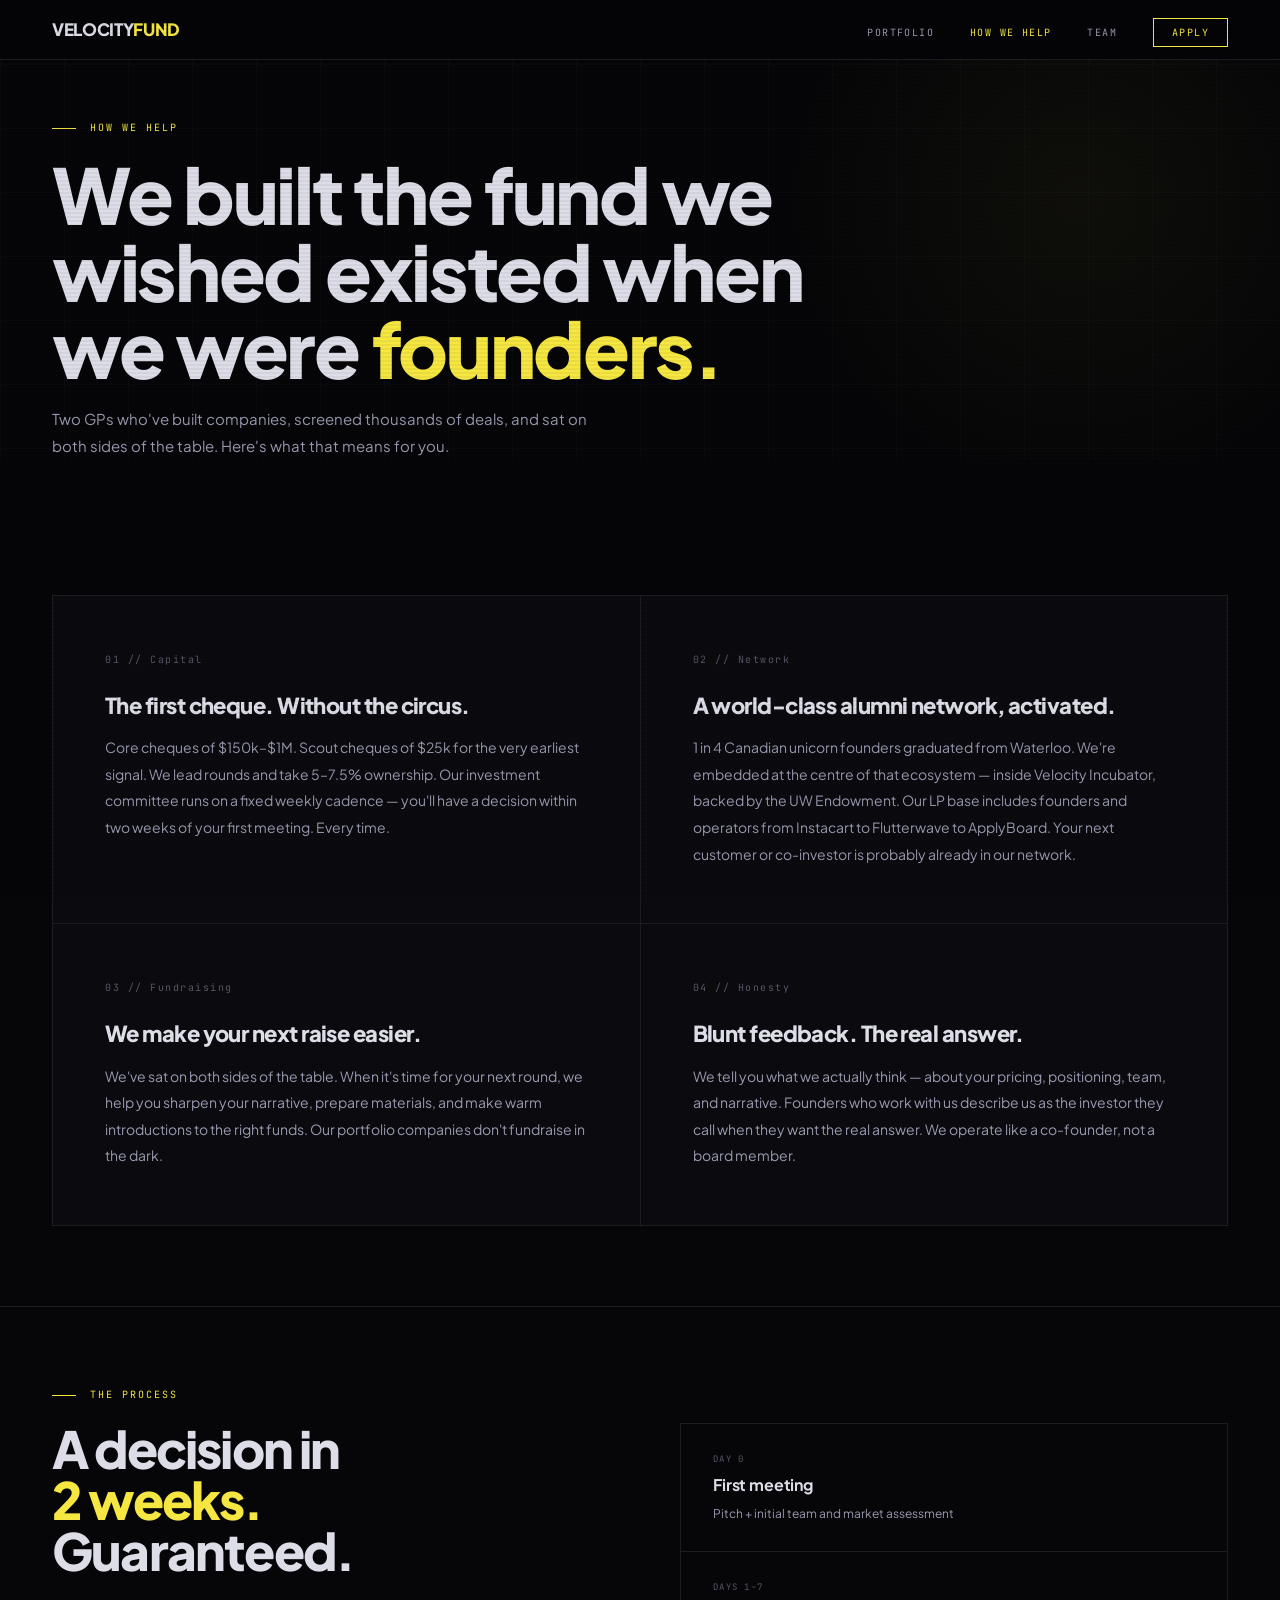
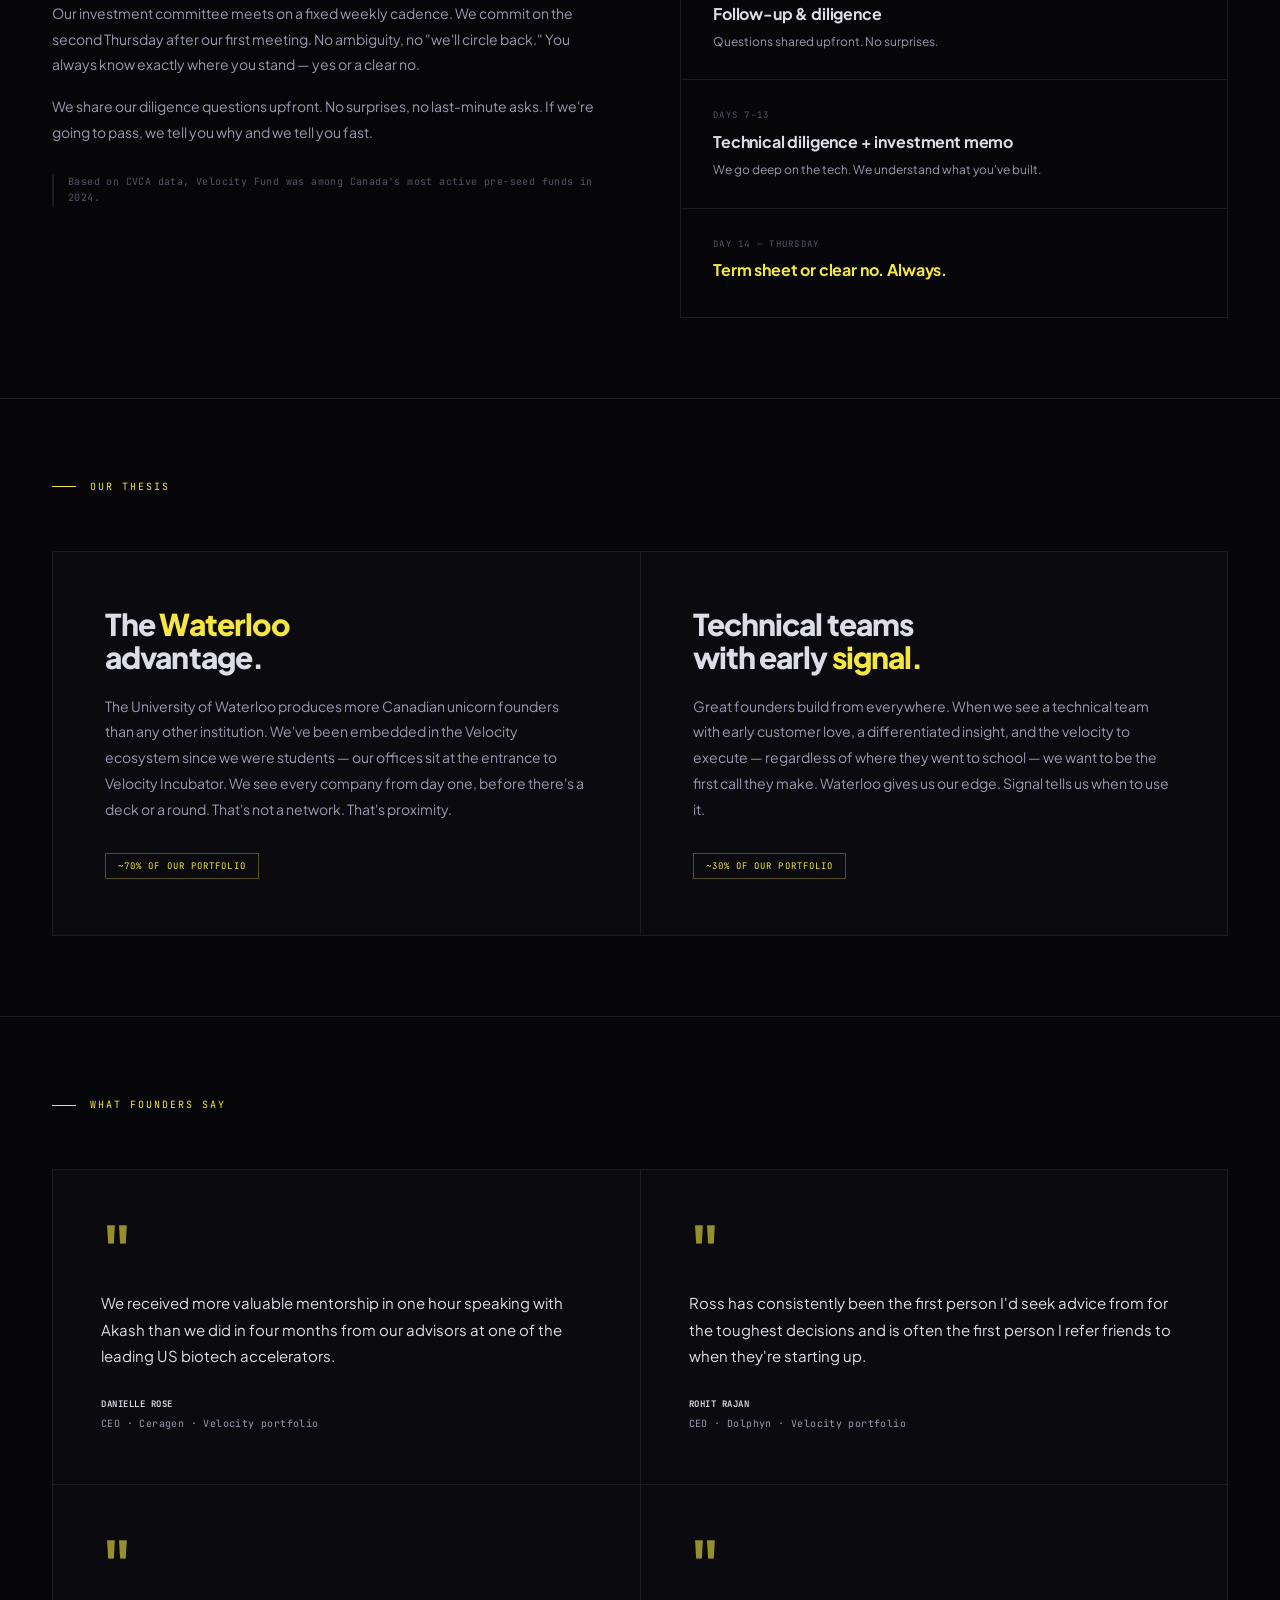
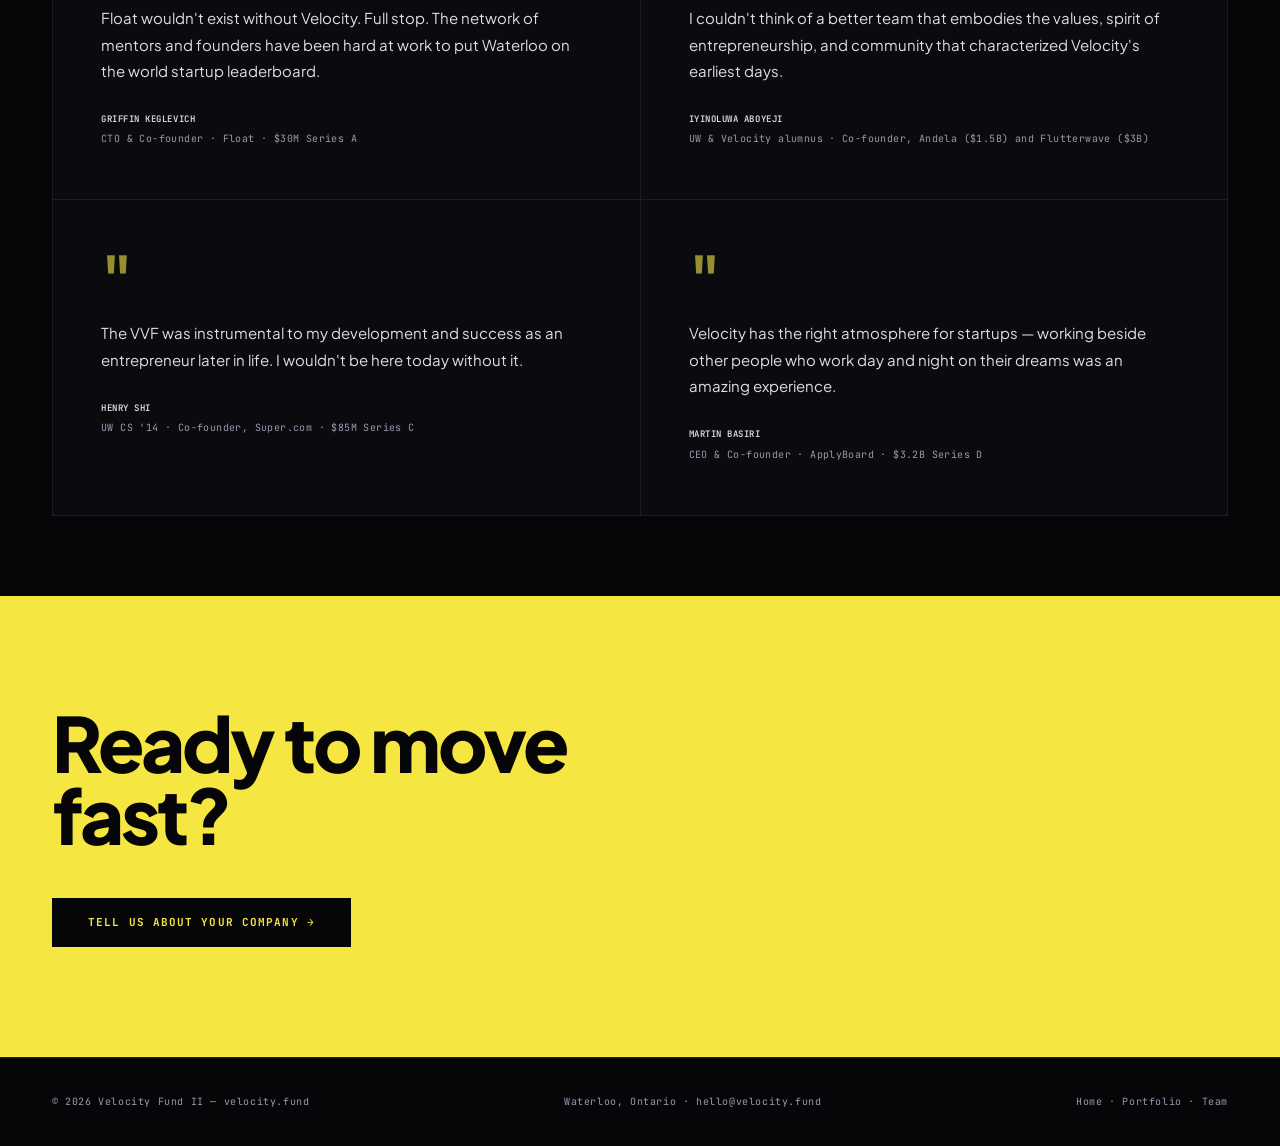
==== how-we-help.html @ 0e0b0b93 "some changes" ====
<!DOCTYPE html>
<html lang="en">
<head>
  <meta charset="UTF-8">
  <meta http-equiv="Cache-Control" content="no-cache, no-store, must-revalidate">
  <meta http-equiv="Pragma" content="no-cache">
  <meta http-equiv="Expires" content="0">
  <meta name="viewport" content="width=device-width, initial-scale=1.0">
  <title>How We Help — Velocity Fund</title>
  <meta name="description" content="Capital, network, fundraising support, and honest feedback. We built the fund we wished existed when we were founders.">
  <link rel="preconnect" href="https://fonts.googleapis.com">
  <link href="https://fonts.googleapis.com/css2?family=JetBrains+Mono:wght@300;400;500;600;700&family=Plus+Jakarta+Sans:ital,wght@0,300;0,400;0,500;0,600;0,700;0,800;1,400&display=swap" rel="stylesheet">
  <link rel="stylesheet" href="assets/css/main.css">
  <link rel="stylesheet" href="assets/css/interior.css">
</head>
<body>

<nav>
  <a href="index.html" class="nav-logo">Velocity<span>Fund</span></a>
  <ul>
    <li><a href="portfolio.html">Portfolio</a></li>
    <li><a href="how-we-help.html" class="active">How We Help</a></li>
    <li><a href="team.html">Team</a></li>
    <li><a href="mailto:akash@velocity.fund,ross@velocity.fund,andrew@velocity.fund?subject=application%20from%20website&body=Send%20us%20a%20blurb%20about%20what%20your%20company%20does%2C%20who%20the%20founders%20are%2C%20why%20you%20want%20to%20work%20with%20us%2C%20and%20attach%20your%20deck.%20We%20look%20forward%20to%20hearing%20from%20you." class="nav-cta apply-mailto">Apply</a></li>
  </ul>
</nav>

<!-- PAGE HEADER -->
<div class="page-header">
  <div class="page-header-grid"></div>
  <div class="page-header-glow"></div>
  <div class="section-label">How We Help</div>
  <h1>We built the fund we<br>wished existed when<br>we were <em>founders.</em></h1>
  <p>Two GPs who've built companies, screened thousands of deals, and sat on both sides of the table. Here's what that means for you.</p>
</div>

<!-- PILLARS -->
<section>
  <div class="help-grid reveal">
    <div class="help-card">
      <div class="help-num">01 // Capital</div>
      <div class="help-title">The first cheque. Without the circus.</div>
      <div class="help-body">Core cheques of $150k–$1M. Scout cheques of $25k for the very earliest signal. We lead rounds and take 5–7.5% ownership. Our investment committee runs on a fixed weekly cadence — you'll have a decision within two weeks of your first meeting. Every time.</div>
    </div>
    <div class="help-card">
      <div class="help-num">02 // Network</div>
      <div class="help-title">A world-class alumni network, activated.</div>
      <div class="help-body">1 in 4 Canadian unicorn founders graduated from Waterloo. We're embedded at the centre of that ecosystem — inside Velocity Incubator, backed by the UW Endowment. Our LP base includes founders and operators from Instacart to Flutterwave to ApplyBoard. Your next customer or co-investor is probably already in our network.</div>
    </div>
    <div class="help-card">
      <div class="help-num">03 // Fundraising</div>
      <div class="help-title">We make your next raise easier.</div>
      <div class="help-body">We've sat on both sides of the table. When it's time for your next round, we help you sharpen your narrative, prepare materials, and make warm introductions to the right funds. Our portfolio companies don't fundraise in the dark.</div>
    </div>
    <div class="help-card">
      <div class="help-num">04 // Honesty</div>
      <div class="help-title">Blunt feedback. The real answer.</div>
      <div class="help-body">We tell you what we actually think — about your pricing, positioning, team, and narrative. Founders who work with us describe us as the investor they call when they want the real answer. We operate like a co-founder, not a board member.</div>
    </div>
  </div>
</section>

<!-- PROCESS -->
<section class="process-section">
  <div class="section-label">The Process</div>
  <div class="process-inner reveal">
    <div class="process-left">
      <h2>A decision in<br><em>2 weeks.</em><br>Guaranteed.</h2>
      <p>Our investment committee meets on a fixed weekly cadence. We commit on the second Thursday after our first meeting. No ambiguity, no "we'll circle back." You always know exactly where you stand — yes or a clear no.</p>
      <p>We share our diligence questions upfront. No surprises, no last-minute asks. If we're going to pass, we tell you why and we tell you fast.</p>
      <div class="process-note">Based on CVCA data, Velocity Fund was among Canada's most active pre-seed funds in 2024.</div>
    </div>
    <div class="timeline">
      <div class="timeline-item">
        <div class="t-day">Day 0</div>
        <div class="t-label">First meeting</div>
        <div class="t-note">Pitch + initial team and market assessment</div>
      </div>
      <div class="timeline-item">
        <div class="t-day">Days 1–7</div>
        <div class="t-label">Follow-up &amp; diligence</div>
        <div class="t-note">Questions shared upfront. No surprises.</div>
      </div>
      <div class="timeline-item">
        <div class="t-day">Days 7–13</div>
        <div class="t-label">Technical diligence + investment memo</div>
        <div class="t-note">We go deep on the tech. We understand what you've built.</div>
      </div>
      <div class="timeline-item">
        <div class="t-day">Day 14 — Thursday</div>
        <div class="t-label final">Term sheet or clear no. Always.</div>
      </div>
    </div>
  </div>
</section>

<!-- THESIS -->
<section class="thesis-section">
  <div class="section-label">Our Thesis</div>
  <div class="thesis-split reveal">
    <div class="thesis-panel">
      <h3>The <em>Waterloo</em><br>advantage.</h3>
      <p>The University of Waterloo produces more Canadian unicorn founders than any other institution. We've been embedded in the Velocity ecosystem since we were students — our offices sit at the entrance to Velocity Incubator. We see every company from day one, before there's a deck or a round. That's not a network. That's proximity.</p>
      <span class="thesis-tag">~70% of our portfolio</span>
    </div>
    <div class="thesis-panel">
      <h3>Technical teams<br>with early <em>signal.</em></h3>
      <p>Great founders build from everywhere. When we see a technical team with early customer love, a differentiated insight, and the velocity to execute — regardless of where they went to school — we want to be the first call they make. Waterloo gives us our edge. Signal tells us when to use it.</p>
      <span class="thesis-tag">~30% of our portfolio</span>
    </div>
  </div>
</section>

<!-- TESTIMONIALS -->
<section style="border-top: 1px solid var(--border);">
  <div class="section-label">What Founders Say</div>
  <div class="testimonials-grid reveal">
    <div class="testimonial-card">
      <div class="quote-mark">"</div>
      <div class="quote-text">We received more valuable mentorship in one hour speaking with Akash than we did in four months from our advisors at one of the leading US biotech accelerators.</div>
      <div class="quote-attr"><strong>Danielle Rose</strong>CEO · Ceragen · Velocity portfolio</div>
    </div>
    <div class="testimonial-card">
      <div class="quote-mark">"</div>
      <div class="quote-text">Ross has consistently been the first person I'd seek advice from for the toughest decisions and is often the first person I refer friends to when they're starting up.</div>
      <div class="quote-attr"><strong>Rohit Rajan</strong>CEO · Dolphyn · Velocity portfolio</div>
    </div>
    <div class="testimonial-card">
      <div class="quote-mark">"</div>
      <div class="quote-text">Float wouldn't exist without Velocity. Full stop. The network of mentors and founders have been hard at work to put Waterloo on the world startup leaderboard.</div>
      <div class="quote-attr"><strong>Griffin Keglevich</strong>CTO &amp; Co-founder · Float · $30M Series A</div>
    </div>
    <div class="testimonial-card">
      <div class="quote-mark">"</div>
      <div class="quote-text">I couldn't think of a better team that embodies the values, spirit of entrepreneurship, and community that characterized Velocity's earliest days.</div>
      <div class="quote-attr"><strong>Iyinoluwa Aboyeji</strong>UW &amp; Velocity alumnus · Co-founder, Andela ($1.5B) and Flutterwave ($3B)</div>
    </div>
    <div class="testimonial-card">
      <div class="quote-mark">"</div>
      <div class="quote-text">The VVF was instrumental to my development and success as an entrepreneur later in life. I wouldn't be here today without it.</div>
      <div class="quote-attr"><strong>Henry Shi</strong>UW CS '14 · Co-founder, Super.com · $85M Series C</div>
    </div>
    <div class="testimonial-card">
      <div class="quote-mark">"</div>
      <div class="quote-text">Velocity has the right atmosphere for startups — working beside other people who work day and night on their dreams was an amazing experience.</div>
      <div class="quote-attr"><strong>Martin Basiri</strong>CEO &amp; Co-founder · ApplyBoard · $3.2B Series D</div>
    </div>
  </div>
</section>

<!-- CTA -->
<section class="cta-section">
  <h2>Ready to move fast?</h2>
  <a href="mailto:akash@velocity.fund,ross@velocity.fund,andrew@velocity.fund?subject=application%20from%20website&body=Send%20us%20a%20blurb%20about%20what%20your%20company%20does%2C%20who%20the%20founders%20are%2C%20why%20you%20want%20to%20work%20with%20us%2C%20and%20attach%20your%20deck.%20We%20look%20forward%20to%20hearing%20from%20you." class="btn-dark apply-mailto">Tell Us About Your Company →</a>
</section>

<footer>
  <p>© 2026 Velocity Fund II — velocity.fund</p>
  <p>Waterloo, Ontario · <a href="mailto:hello@velocity.fund">hello@velocity.fund</a></p>
  <p><a href="index.html">Home</a> · <a href="portfolio.html">Portfolio</a> · <a href="team.html">Team</a></p>
</footer>

<script src="assets/js/main.js"></script>
</body>
</html>
---- assets/css/main.css ----
/* ─────────────────────────────────────────
   Velocity Fund — main.css
   Shared tokens, reset, nav, footer, utils
───────────────────────────────────────── */

/* TOKENS */
:root {
  --black:   #060608;
  --surface: #0e0e12;
  --card:    #0b0b0f;
  --border:  #1c1c22;
  --borderB: #2a2a35;
  --yellow:  #f5e642;
  --green:   #5af5a0;
  --blue:    #7aa2f7;
  --red:     #ff6b6b;
  --text:    #dddde8;
  --mid:     #9999b0;
  --muted:   #555566;
}

/* RESET */
*, *::before, *::after { margin: 0; padding: 0; box-sizing: border-box; }
html { scroll-behavior: smooth; }
body {
  background: var(--black);
  color: var(--text);
  font-family: 'Plus Jakarta Sans', sans-serif;
  font-size: 15px;
  line-height: 1.6;
  overflow-x: hidden;
  cursor: auto;
}

/* SCANLINE */
body::after {
  content: '';
  position: fixed; inset: 0;
  background: repeating-linear-gradient(
    0deg,
    transparent, transparent 2px,
    rgba(0,0,0,0.045) 2px, rgba(0,0,0,0.045) 4px
  );
  pointer-events: none;
  z-index: 100;
}

/* CURSOR */
.cursor,
.cursor-ring {
  display: none !important;
}

/* NAV */
nav {
  position: fixed; top: 0; left: 0; right: 0; z-index: 50;
  display: flex; justify-content: space-between; align-items: center;
  padding: 0 52px; height: 60px;
  border-bottom: 1px solid var(--border);
  background: rgba(6,6,8,.96);
  backdrop-filter: blur(16px);
}
.nav-logo {
  font-family: 'Plus Jakarta Sans', sans-serif;
  font-weight: 800; font-size: 17px; letter-spacing: -.02em;
  color: var(--text); text-decoration: none;
}
.nav-logo span { color: var(--yellow); }
nav ul { list-style: none; display: flex; gap: 36px; }
nav a {
  font-family: 'JetBrains Mono', monospace;
  font-size: 10px; letter-spacing: .14em; text-transform: uppercase;
  color: var(--mid); text-decoration: none; transition: color .2s;
}
nav a:hover, nav a.active { color: var(--yellow); }
.nav-cta {
  border: 1px solid var(--yellow) !important;
  color: var(--yellow) !important;
  padding: 7px 18px;
}
.nav-cta:hover {
  background: var(--yellow) !important;
  color: var(--black) !important;
}

/* PAGE HEADER (inner pages) */
.page-header {
  padding: 120px 52px 0;
  position: relative; overflow: hidden;
}
.page-header-grid {
  position: absolute; inset: 0;
  background-image:
    linear-gradient(var(--border) 1px, transparent 1px),
    linear-gradient(90deg, var(--border) 1px, transparent 1px);
  background-size: 64px 64px; opacity: .25; pointer-events: none;
}
.page-header-glow {
  position: absolute; top: -100px; right: -100px;
  width: 600px; height: 600px;
  background: radial-gradient(circle, rgba(245,230,66,.04) 0%, transparent 70%);
  pointer-events: none;
}
.page-header h1 {
  font-family: 'Plus Jakarta Sans', sans-serif;
  font-size: clamp(48px, 6vw, 80px);
  font-weight: 800; letter-spacing: -.03em; line-height: 1.0;
  position: relative; z-index: 1;
}
.page-header h1 em { font-style: normal; color: var(--yellow); }
.page-header p {
  margin-top: 20px; font-size: 15px; color: var(--mid);
  max-width: 540px; line-height: 1.75;
  position: relative; z-index: 1;
}

/* SECTION LABEL */
.section-label {
  font-family: 'JetBrains Mono', monospace;
  font-size: 10px; letter-spacing: .2em; text-transform: uppercase;
  color: var(--yellow); margin-bottom: 20px;
  display: flex; align-items: center; gap: 14px;
  position: relative; z-index: 1;
}
.section-label::before {
  content: '';
  display: inline-block; width: 24px; height: 1px;
  background: var(--yellow);
}

/* SECTION BASE */
section { padding: 80px 52px; position: relative; }

/* SECTION H2 */
.section-h2 {
  font-family: 'Plus Jakarta Sans', sans-serif;
  font-size: clamp(36px, 3.6vw, 52px);
  font-weight: 800; letter-spacing: -.025em; line-height: 1.05;
}
.section-h2 em { font-style: normal; color: var(--yellow); }

/* TAGS */
.tag {
  font-family: 'JetBrains Mono', monospace;
  font-size: 9px; letter-spacing: .1em; text-transform: uppercase;
  border: 1px solid var(--borderB); padding: 4px 10px; color: var(--mid);
}

/* BUTTONS */
.btn-primary {
  background: var(--yellow); color: var(--black);
  font-family: 'JetBrains Mono', monospace;
  font-size: 11px; font-weight: 700;
  letter-spacing: .1em; text-transform: uppercase;
  padding: 15px 30px; border: none;
  text-decoration: none; cursor: pointer; display: inline-block;
  transition: transform .15s, box-shadow .15s;
}
.btn-primary:hover { transform: translate(-2px,-2px); box-shadow: 4px 4px 0 rgba(245,230,66,.3); }

.btn-ghost {
  background: transparent; color: var(--text);
  font-family: 'JetBrains Mono', monospace;
  font-size: 11px; letter-spacing: .1em; text-transform: uppercase;
  padding: 15px 30px; border: 1px solid var(--borderB);
  text-decoration: none; cursor: pointer; display: inline-block;
  transition: border-color .2s, color .2s;
}
.btn-ghost:hover { border-color: var(--muted); color: var(--yellow); }

.btn-dark {
  background: var(--black); color: var(--yellow);
  font-family: 'JetBrains Mono', monospace;
  font-size: 11px; font-weight: 700;
  letter-spacing: .1em; text-transform: uppercase;
  padding: 16px 36px; border: none;
  text-decoration: none; cursor: pointer; display: inline-block;
  transition: transform .15s, box-shadow .15s;
}
.btn-dark:hover { transform: translate(-2px,-2px); box-shadow: 4px 4px 0 rgba(0,0,0,.25); }

/* TESTIMONIALS */
.testimonials-grid {
  display: grid; grid-template-columns: repeat(2,1fr);
  gap: 1px; background: var(--border); border: 1px solid var(--border);
  margin-top: 56px;
}
.testimonial-card { background: var(--card); padding: 52px 48px; transition: background .2s; }
.testimonial-card:hover { background: var(--surface); }
.quote-mark {
  font-family: 'Plus Jakarta Sans', sans-serif;
  font-size: 60px; font-weight: 800; color: var(--yellow);
  line-height: .8; margin-bottom: 20px; opacity: .6;
}
.quote-text { font-size: 15px; line-height: 1.75; color: var(--text); margin-bottom: 28px; }
.quote-attr {
  font-family: 'JetBrains Mono', monospace;
  font-size: 10px; color: var(--mid); letter-spacing: .04em; line-height: 1.7;
}
.quote-attr strong {
  display: block; color: var(--text); font-weight: 600;
  letter-spacing: .06em; text-transform: uppercase;
  font-size: 9px; margin-bottom: 3px;
}

/* CTA SECTION */
.cta-section { background: var(--yellow); padding: 110px 52px; }
.cta-section h2 {
  font-family: 'Plus Jakarta Sans', sans-serif;
  font-size: clamp(44px, 6vw, 76px);
  font-weight: 800; color: var(--black); letter-spacing: -.04em;
  line-height: .95; max-width: 680px; margin-bottom: 48px;
}

/* FOOTER */
footer {
  padding: 36px 52px;
  border-top: 1px solid var(--border);
  display: flex; justify-content: space-between; align-items: center;
  flex-wrap: wrap; gap: 12px;
}
footer p {
  font-family: 'JetBrains Mono', monospace;
  font-size: 10px; color: var(--mid); letter-spacing: .06em;
}
footer a { color: var(--mid); text-decoration: none; transition: color .2s; }
footer a:hover { color: var(--yellow); }

/* REVEAL ANIMATION */
.reveal { opacity: 0; transform: translateY(28px); transition: opacity .7s ease, transform .7s ease; }
.reveal.visible { opacity: 1; transform: none; }

@keyframes fadeUp {
  from { opacity: 0; transform: translateY(20px); }
  to   { opacity: 1; transform: none; }
}

/* RESPONSIVE */
@media (max-width: 900px) {
  nav { padding: 0 20px; }
  nav ul { display: none; }
  .page-header { padding: 100px 20px 0; }
  section { padding: 60px 20px; }
  .cta-section { padding: 80px 20px; }
  footer { padding: 36px 20px; flex-direction: column; align-items: flex-start; }
  .testimonials-grid { grid-template-columns: 1fr; }
}
---- assets/css/interior.css ----
/* ─────────────────────────────────────────
   Velocity Fund — interior.css
   Shared styles for how-we-help + team
───────────────────────────────────────── */

/* HOW WE HELP — PILLARS */
.help-grid {
  display: grid; grid-template-columns: repeat(2,1fr);
  gap: 1px; background: var(--border); border: 1px solid var(--border);
  margin-top: 56px;
}
.help-card {
  background: var(--card); padding: 56px 52px;
  transition: background .2s; position: relative; overflow: hidden;
}
.help-card::before {
  content: ''; position: absolute; top: 0; left: 0;
  width: 2px; height: 0; background: var(--yellow); transition: height .3s;
}
.help-card:hover::before { height: 100%; }
.help-card:hover { background: var(--surface); }
.help-num   { font-family: 'JetBrains Mono', monospace; font-size: 10px; color: var(--muted); letter-spacing: .15em; margin-bottom: 24px; }
.help-title { font-family: 'Plus Jakarta Sans', sans-serif; font-size: 22px; font-weight: 800; letter-spacing: -.025em; line-height: 1.2; margin-bottom: 16px; }
.help-body  { font-size: 14px; color: var(--mid); line-height: 1.9; }

/* PROCESS */
.process-section { border-top: 1px solid var(--border); }
.process-inner   { display: grid; grid-template-columns: 1fr 1fr; gap: 80px; align-items: start; }
.process-left h2 {
  font-family: 'Plus Jakarta Sans', sans-serif;
  font-size: clamp(38px,4vw,58px); font-weight: 800;
  letter-spacing: -.035em; line-height: 1.0; margin-bottom: 24px;
}
.process-left h2 em { font-style: normal; color: var(--yellow); }
.process-left p     { font-size: 14px; color: var(--mid); line-height: 1.85; margin-bottom: 16px; }
.process-note {
  font-family: 'JetBrains Mono', monospace; font-size: 10px;
  color: var(--muted); letter-spacing: .04em;
  border-left: 2px solid var(--border); padding-left: 14px;
  margin-top: 28px; line-height: 1.6;
}

.timeline { display: flex; flex-direction: column; border: 1px solid var(--border); }
.timeline-item {
  padding: 28px 32px; border-bottom: 1px solid var(--border);
  position: relative; transition: background .2s;
}
.timeline-item:last-child { border-bottom: none; }
.timeline-item:hover { background: var(--surface); }
.timeline-item::before {
  content: ''; position: absolute; left: 0; top: 0; bottom: 0;
  width: 2px; background: transparent; transition: background .2s;
}
.timeline-item:hover::before { background: var(--yellow); }
.t-day   { font-family: 'JetBrains Mono', monospace; font-size: 9px; letter-spacing: .14em; text-transform: uppercase; color: var(--muted); margin-bottom: 6px; }
.t-label { font-family: 'Plus Jakarta Sans', sans-serif; font-size: 16px; font-weight: 700; letter-spacing: -.01em; margin-bottom: 6px; }
.t-label.final { color: var(--yellow); }
.t-note  { font-size: 12px; color: var(--mid); line-height: 1.6; }

/* THESIS */
.thesis-section { border-top: 1px solid var(--border); }
.thesis-split   { display: grid; grid-template-columns: 1fr 1fr; gap: 1px; background: var(--border); border: 1px solid var(--border); margin-top: 56px; }
.thesis-panel   { background: var(--card); padding: 56px 52px; position: relative; overflow: hidden; transition: background .2s; }
.thesis-panel:hover { background: var(--surface); }
.thesis-panel h3 { font-family: 'Plus Jakarta Sans', sans-serif; font-size: 30px; font-weight: 800; letter-spacing: -.03em; line-height: 1.1; margin-bottom: 20px; }
.thesis-panel h3 em { font-style: normal; color: var(--yellow); }
.thesis-panel p  { font-size: 14px; color: var(--mid); line-height: 1.85; margin-bottom: 28px; }
.thesis-tag { font-family: 'JetBrains Mono', monospace; font-size: 9px; letter-spacing: .12em; text-transform: uppercase; color: var(--yellow); border: 1px solid rgba(245,230,66,.3); padding: 5px 12px; display: inline-block; }

/* TEAM — GP CARDS */
.gp-grid {
  display: grid; grid-template-columns: 1fr 1fr;
  gap: 1px; background: var(--border); border: 1px solid var(--border);
  margin-top: 56px;
}
.gp-card {
  background: var(--card); padding: 64px 56px;
  position: relative; overflow: hidden; transition: background .25s;
}
.gp-card::before {
  content: ''; position: absolute; top: 0; left: 0; right: 0;
  height: 2px; background: transparent; transition: background .25s;
}
.gp-card:hover::before { background: var(--yellow); }
.gp-card:hover { background: var(--surface); }

.gp-avatar {
  width: 72px; height: 72px; border: 1px solid var(--border);
  display: flex; align-items: center; justify-content: center;
  font-family: 'JetBrains Mono', monospace; font-size: 22px; font-weight: 700;
  color: var(--yellow); margin-bottom: 32px; background: var(--surface);
}
.gp-name { font-family: 'Plus Jakarta Sans', sans-serif; font-size: 32px; font-weight: 800; letter-spacing: -.03em; margin-bottom: 6px; }
.gp-role { font-family: 'JetBrains Mono', monospace; font-size: 10px; color: var(--yellow); letter-spacing: .16em; text-transform: uppercase; margin-bottom: 32px; }
.gp-bio  { font-size: 14px; color: var(--mid); line-height: 1.9; margin-bottom: 32px; }
.gp-bio p { margin-bottom: 14px; }
.gp-bio p:last-child { margin-bottom: 0; }
.gp-tags { display: flex; flex-wrap: wrap; gap: 8px; margin-bottom: 36px; }
.gp-card:hover .tag { border-color: var(--borderB); }

.gp-links { display: flex; gap: 16px; }
.gp-link {
  font-family: 'JetBrains Mono', monospace; font-size: 9px;
  letter-spacing: .1em; text-transform: uppercase;
  color: var(--muted); text-decoration: none; transition: color .2s;
  display: flex; align-items: center; gap: 6px;
}
.gp-link:hover { color: var(--muted); cursor: auto; }

/* Disable profile hover interactions on team page */
.gp-card:hover::before { background: transparent; }
.gp-card:hover { background: var(--card); }
.gp-card:hover .tag { border-color: var(--borderB); }

/* ORIGIN SECTION */
.origin-section { border-top: 1px solid var(--border); }
.origin-inner   { display: grid; grid-template-columns: 1fr 1fr; gap: 80px; align-items: start; }
.origin-left h2 {
  font-family: 'Plus Jakarta Sans', sans-serif;
  font-size: clamp(34px,4vw,52px); font-weight: 800;
  letter-spacing: -.035em; line-height: 1.05; margin-bottom: 24px;
}
.origin-left h2 em { font-style: normal; color: var(--yellow); }
.origin-left p     { font-size: 14px; color: var(--mid); line-height: 1.85; margin-bottom: 16px; }

.origin-right { display: flex; flex-direction: column; gap: 1px; background: var(--border); border: 1px solid var(--border); }
.origin-stat  { background: var(--card); padding: 28px 32px; transition: background .2s; }
.origin-stat:hover { background: var(--surface); }
.origin-stat-v { font-family: 'Plus Jakarta Sans', sans-serif; font-size: 26px; font-weight: 800; letter-spacing: -.03em; color: var(--yellow); margin-bottom: 5px; }
.origin-stat-l { font-family: 'JetBrains Mono', monospace; font-size: 9px; letter-spacing: .1em; text-transform: uppercase; color: var(--mid); line-height: 1.5; }

@media (max-width: 900px) {
  .help-grid, .thesis-split, .gp-grid { grid-template-columns: 1fr; }
  .process-inner, .origin-inner { grid-template-columns: 1fr; gap: 48px; }
  .gp-card { padding: 44px 32px; }
}
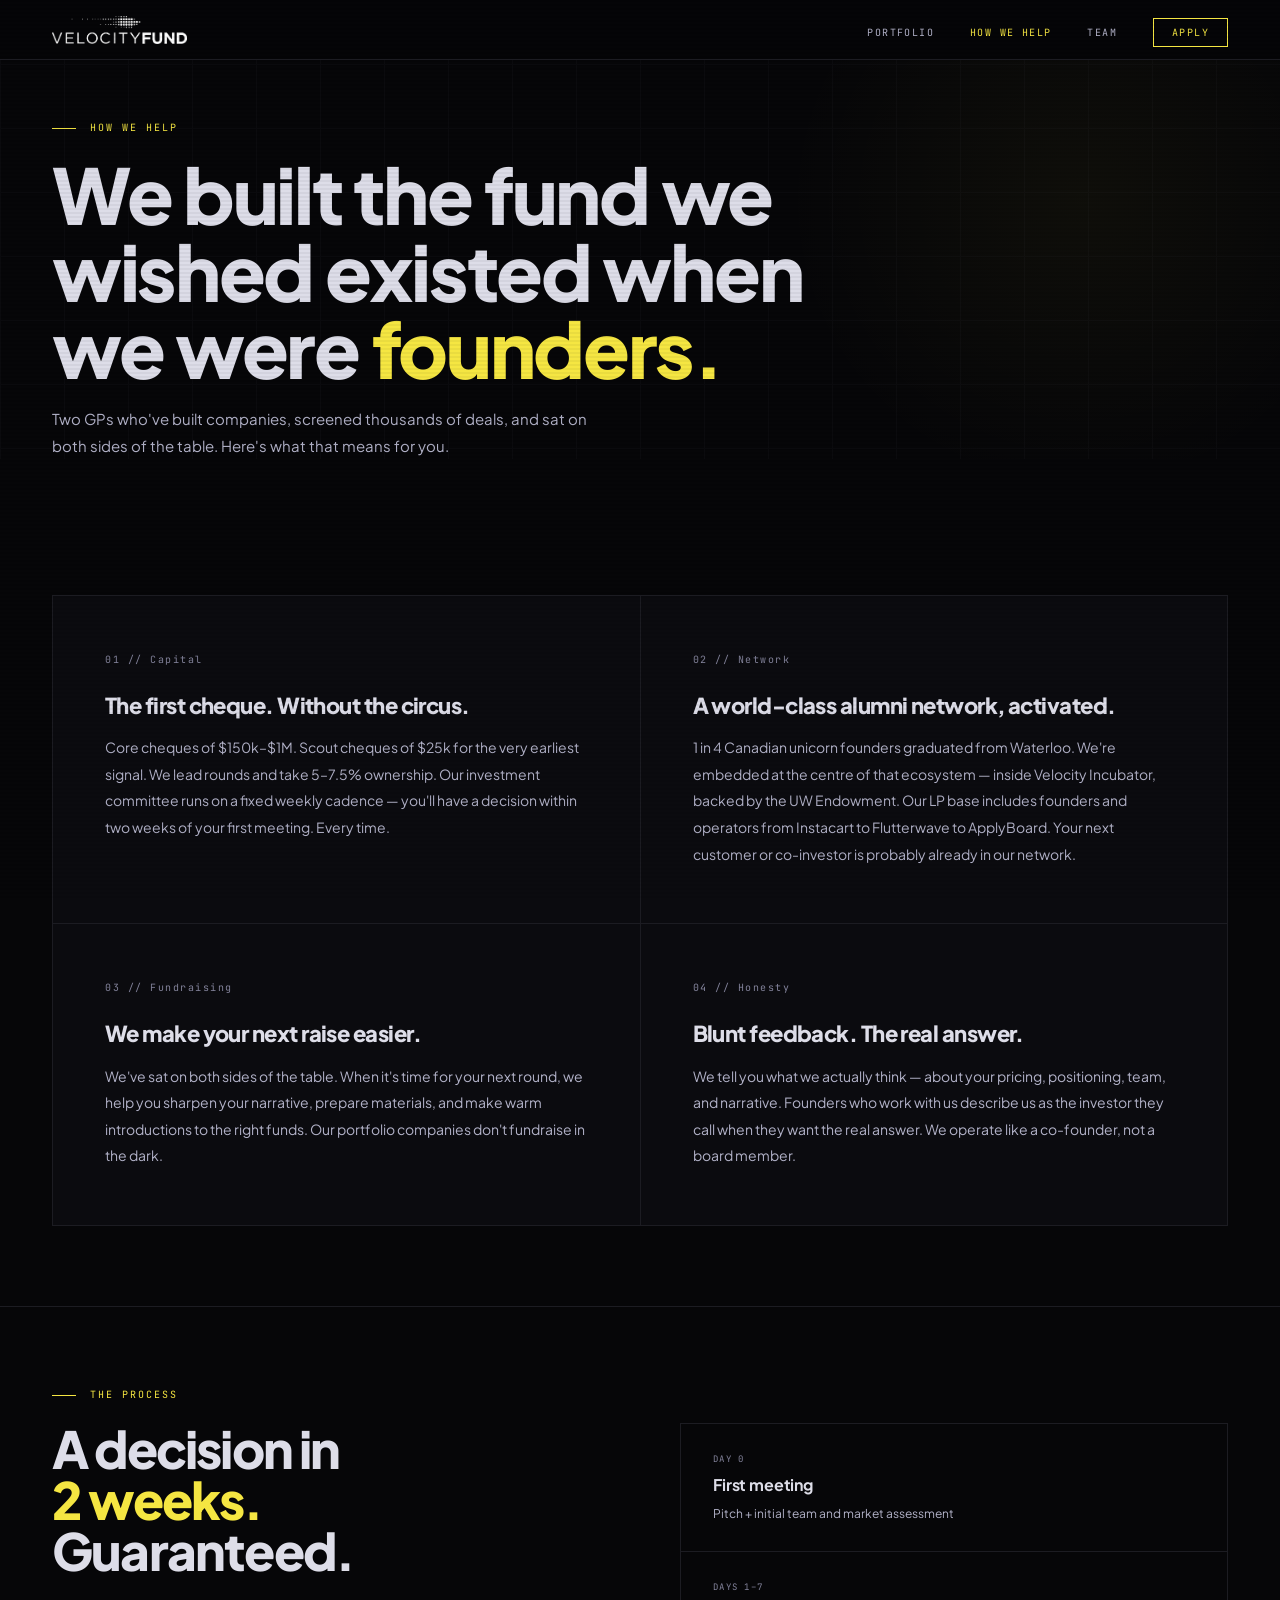
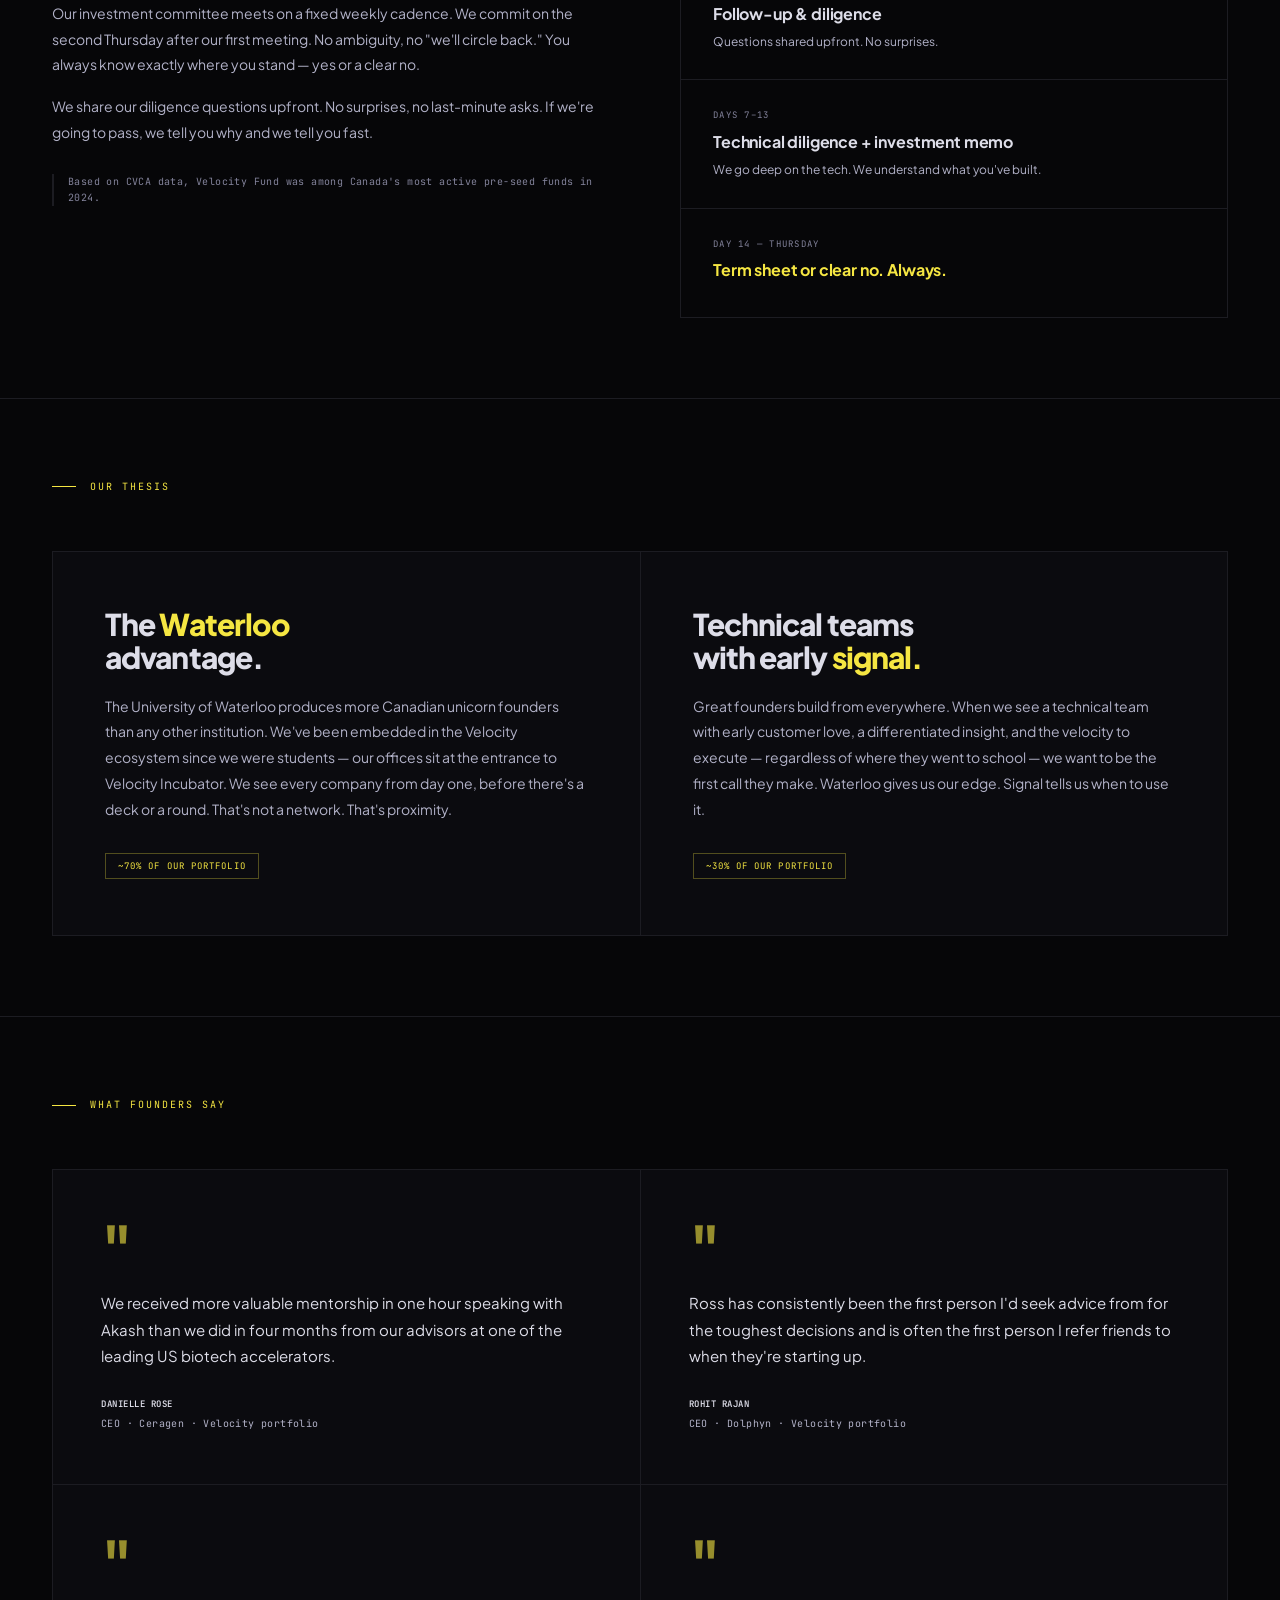
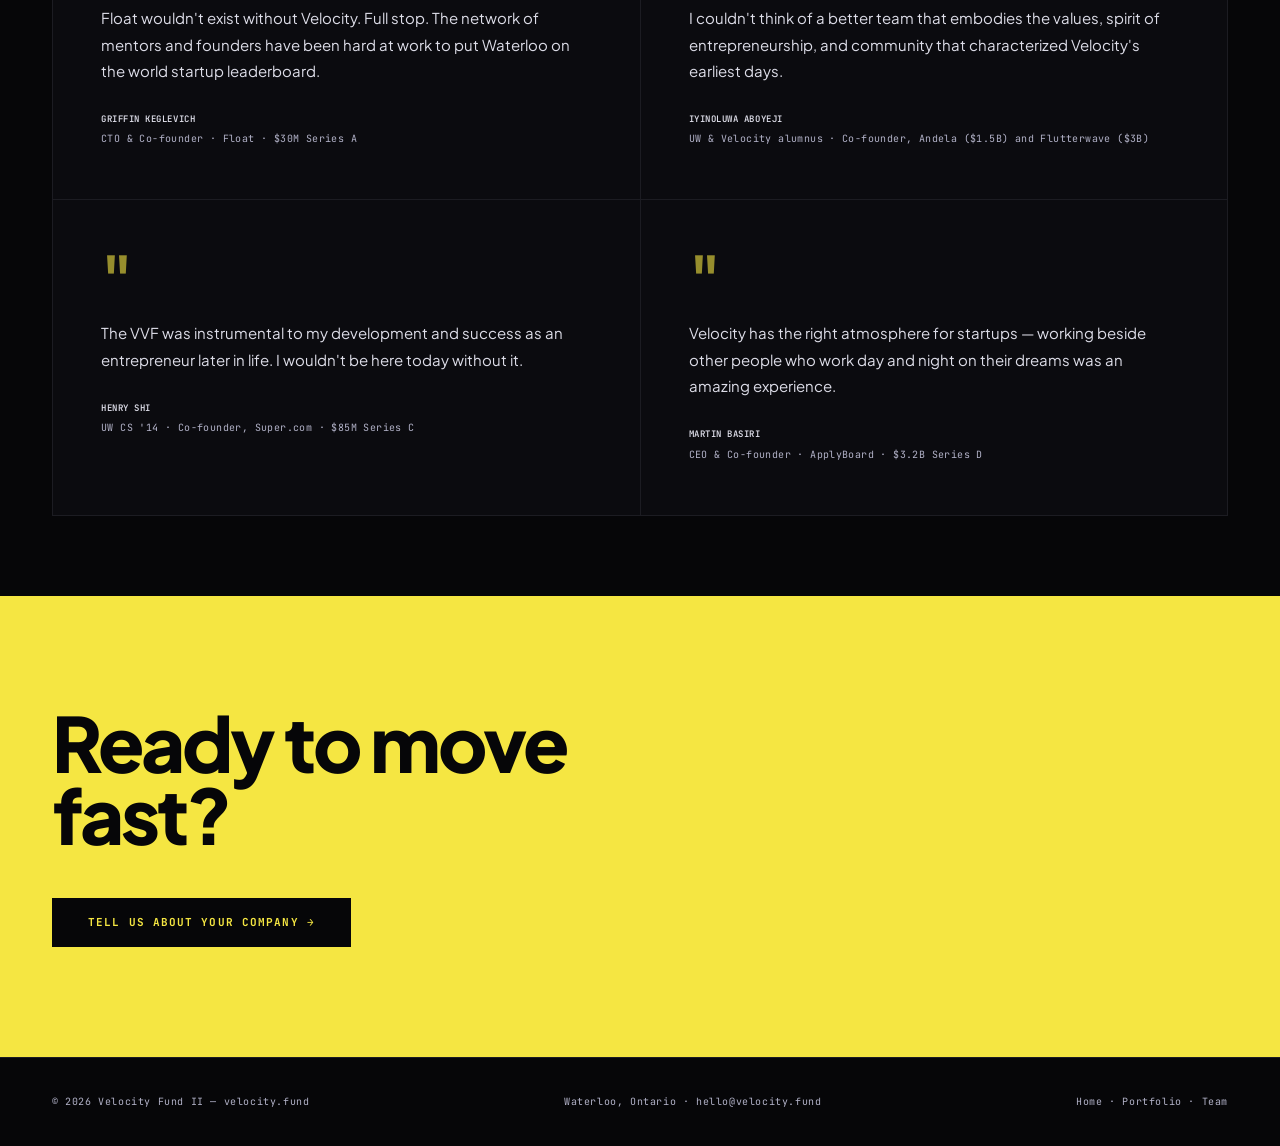
==== commit 59edbf0c: "image changes" ====
--- a/how-we-help.html
+++ b/how-we-help.html
@@ -16,12 +16,12 @@
 <body>
 
 <nav>
-  <a href="index.html" class="nav-logo">Velocity<span>Fund</span></a>
+  <a href="index.html" class="nav-logo"><img src="assets/images/VF Logo - White@4x.png" alt="VelocityFund"></a>
   <ul>
     <li><a href="portfolio.html">Portfolio</a></li>
     <li><a href="how-we-help.html" class="active">How We Help</a></li>
     <li><a href="team.html">Team</a></li>
-    <li><a href="mailto:akash@velocity.fund,ross@velocity.fund,andrew@velocity.fund?subject=application%20from%20website&body=Send%20us%20a%20blurb%20about%20what%20your%20company%20does%2C%20who%20the%20founders%20are%2C%20why%20you%20want%20to%20work%20with%20us%2C%20and%20attach%20your%20deck.%20We%20look%20forward%20to%20hearing%20from%20you." class="nav-cta apply-mailto">Apply</a></li>
+    <li><a href="mailto:" class="nav-cta apply-mailto">Apply</a></li>
   </ul>
 </nav>
 
@@ -151,7 +151,7 @@
 <!-- CTA -->
 <section class="cta-section">
   <h2>Ready to move fast?</h2>
-  <a href="mailto:akash@velocity.fund,ross@velocity.fund,andrew@velocity.fund?subject=application%20from%20website&body=Send%20us%20a%20blurb%20about%20what%20your%20company%20does%2C%20who%20the%20founders%20are%2C%20why%20you%20want%20to%20work%20with%20us%2C%20and%20attach%20your%20deck.%20We%20look%20forward%20to%20hearing%20from%20you." class="btn-dark apply-mailto">Tell Us About Your Company →</a>
+  <a href="mailto:" class="btn-dark apply-mailto">Tell Us About Your Company →</a>
 </section>
 
 <footer>
--- a/assets/css/main.css
+++ b/assets/css/main.css
@@ -15,8 +15,8 @@
   --blue:    #7aa2f7;
   --red:     #ff6b6b;
   --text:    #dddde8;
-  --mid:     #9999b0;
-  --muted:   #555566;
+  --mid:     #b2b2c8; /* higher contrast */
+  --muted:   #83839b; /* higher contrast on dark background */
 }
 
 /* RESET */
@@ -66,6 +66,8 @@
   color: var(--text); text-decoration: none;
 }
 .nav-logo span { color: var(--yellow); }
+.nav-logo img { height: 28px; width: auto; display: block; transition: filter .2s; }
+.nav-logo:hover img { filter: brightness(0) saturate(100%) invert(93%) sepia(42%) saturate(900%) hue-rotate(5deg) brightness(103%); }
 nav ul { list-style: none; display: flex; gap: 36px; }
 nav a {
   font-family: 'JetBrains Mono', monospace;
@@ -201,6 +203,14 @@
   display: block; color: var(--text); font-weight: 600;
   letter-spacing: .06em; text-transform: uppercase;
   font-size: 9px; margin-bottom: 3px;
+}
+
+/* TICKER RESPONSIVE */
+@media (max-width: 700px) {
+  .ticker { display: none !important; }
+}
+@media (min-width: 701px) {
+  .ticker { display: block; }
 }
 
 /* CTA SECTION */
--- a/assets/css/interior.css
+++ b/assets/css/interior.css
@@ -76,6 +76,7 @@
 .gp-card {
   background: var(--card); padding: 64px 56px;
   position: relative; overflow: hidden; transition: background .25s;
+  text-align: center;
 }
 .gp-card::before {
   content: ''; position: absolute; top: 0; left: 0; right: 0;
@@ -85,10 +86,20 @@
 .gp-card:hover { background: var(--surface); }
 
 .gp-avatar {
-  width: 72px; height: 72px; border: 1px solid var(--border);
+  width: 50%; aspect-ratio: 3 / 4; border: 1px solid var(--border);
+  display: block; margin: 0 auto 28px;
+  background: var(--surface); object-fit: cover; object-position: center top;
+  flex-shrink: 0;
+}
+.gp-avatar img {
+  width: 100%; height: 100%; object-fit: cover;
+}
+
+/* if .gp-avatar has initials fallback */
+.gp-avatar span {
   display: flex; align-items: center; justify-content: center;
-  font-family: 'JetBrains Mono', monospace; font-size: 22px; font-weight: 700;
-  color: var(--yellow); margin-bottom: 32px; background: var(--surface);
+  width: 100%; height: 100%; font-family: 'JetBrains Mono', monospace;
+  font-size: 32px; font-weight: 700; color: var(--yellow);
 }
 .gp-name { font-family: 'Plus Jakarta Sans', sans-serif; font-size: 32px; font-weight: 800; letter-spacing: -.03em; margin-bottom: 6px; }
 .gp-role { font-family: 'JetBrains Mono', monospace; font-size: 10px; color: var(--yellow); letter-spacing: .16em; text-transform: uppercase; margin-bottom: 32px; }
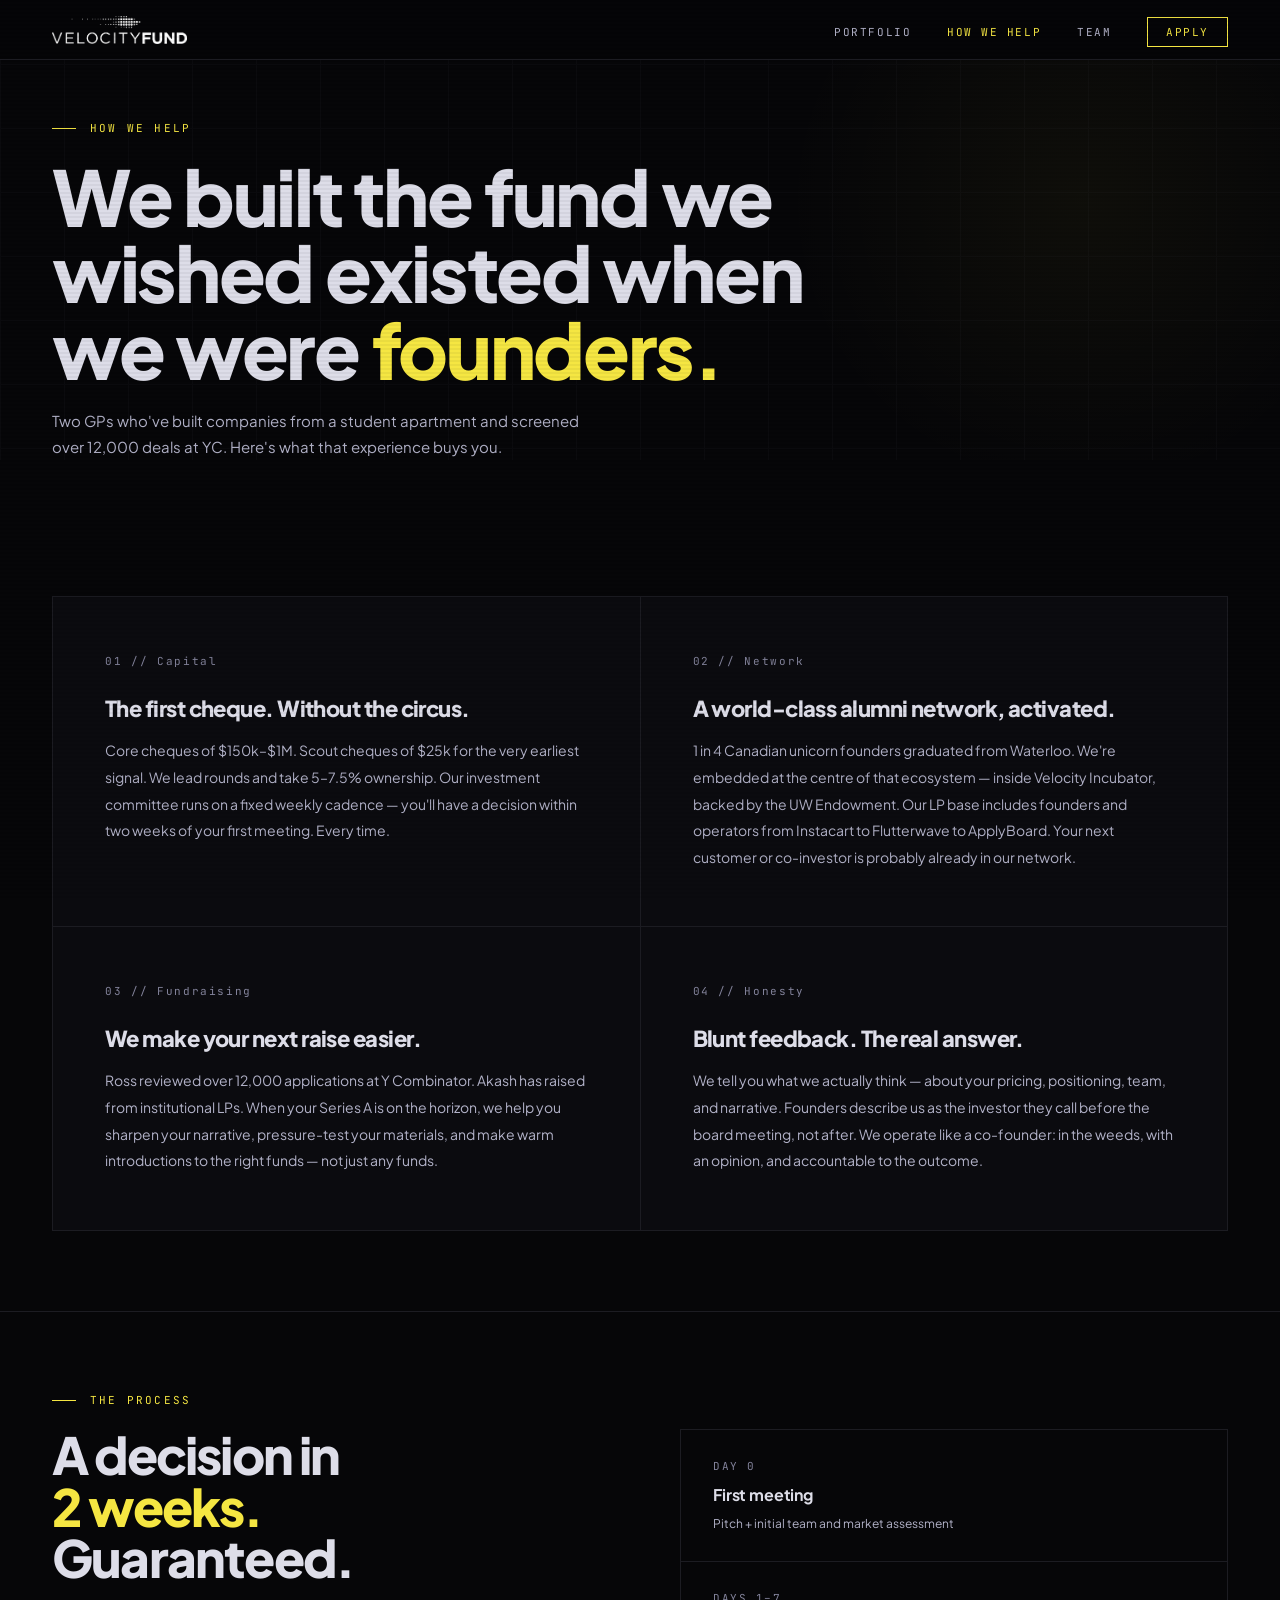
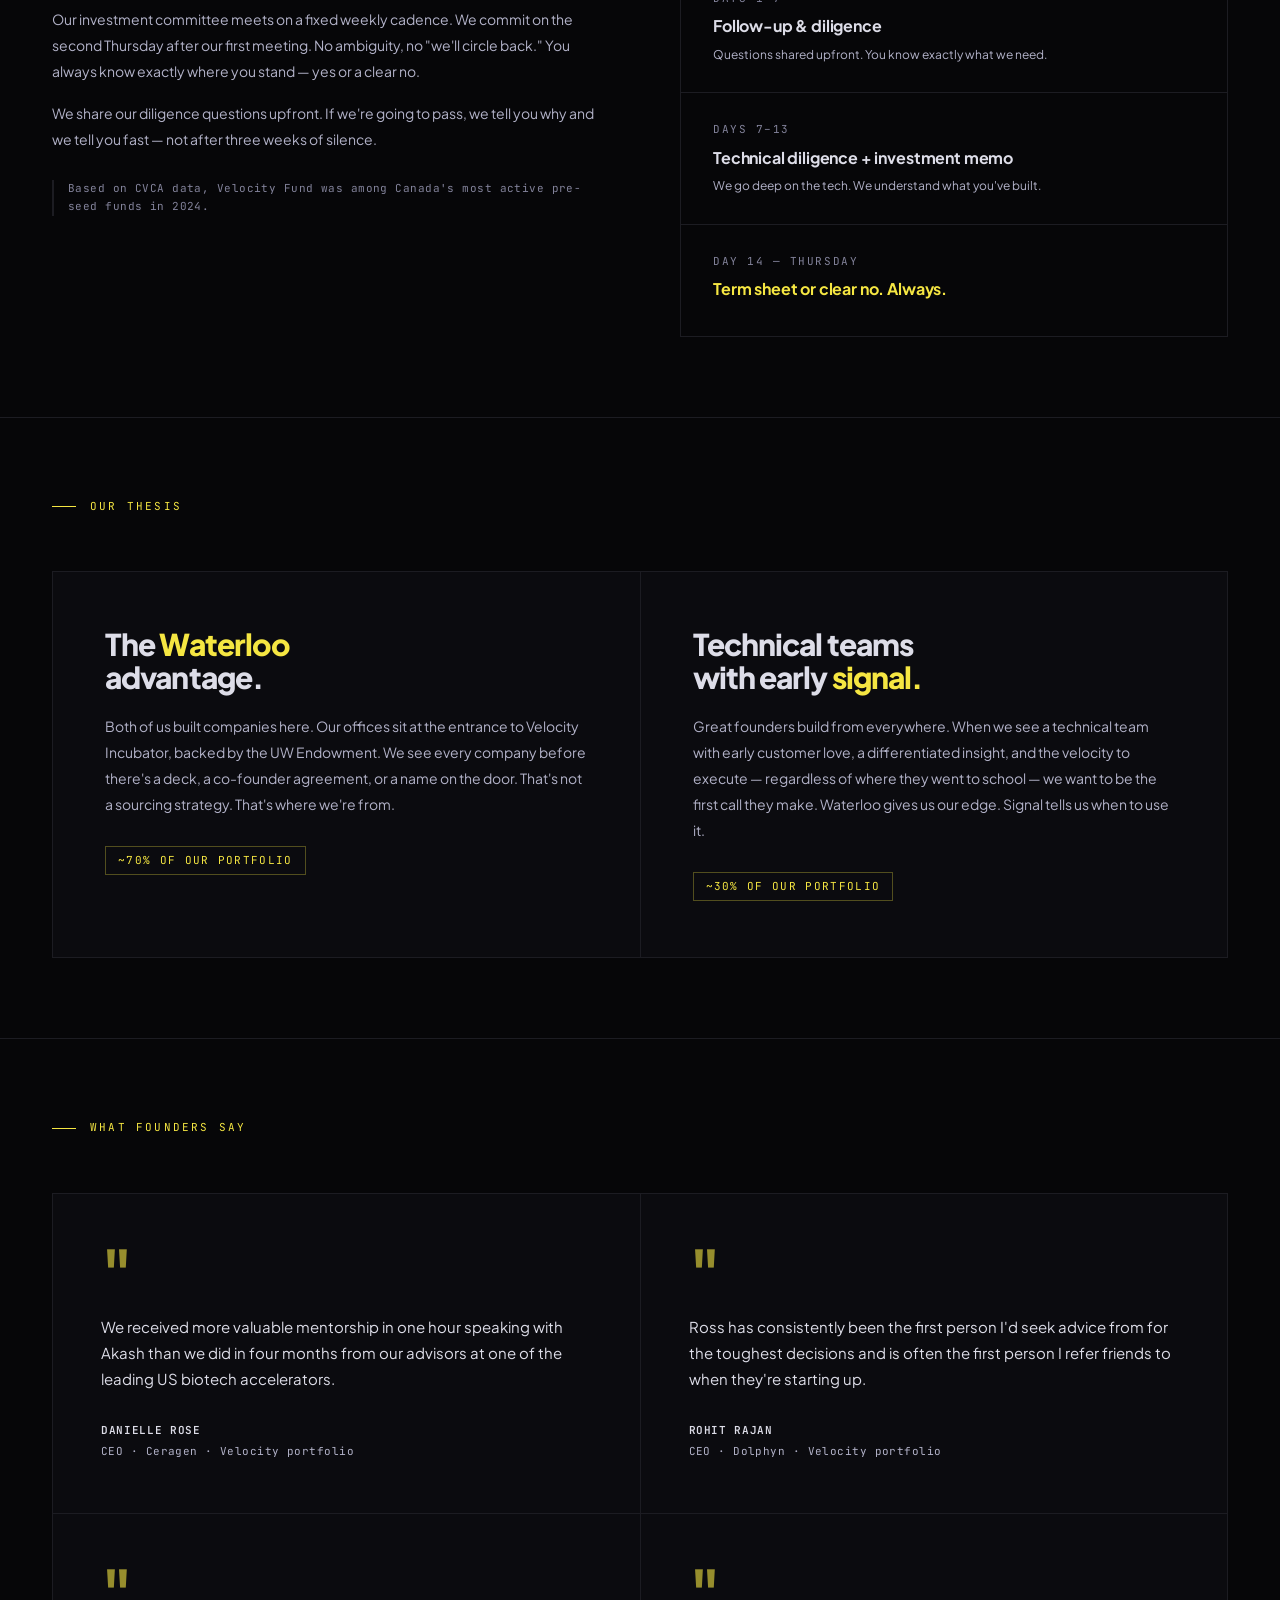
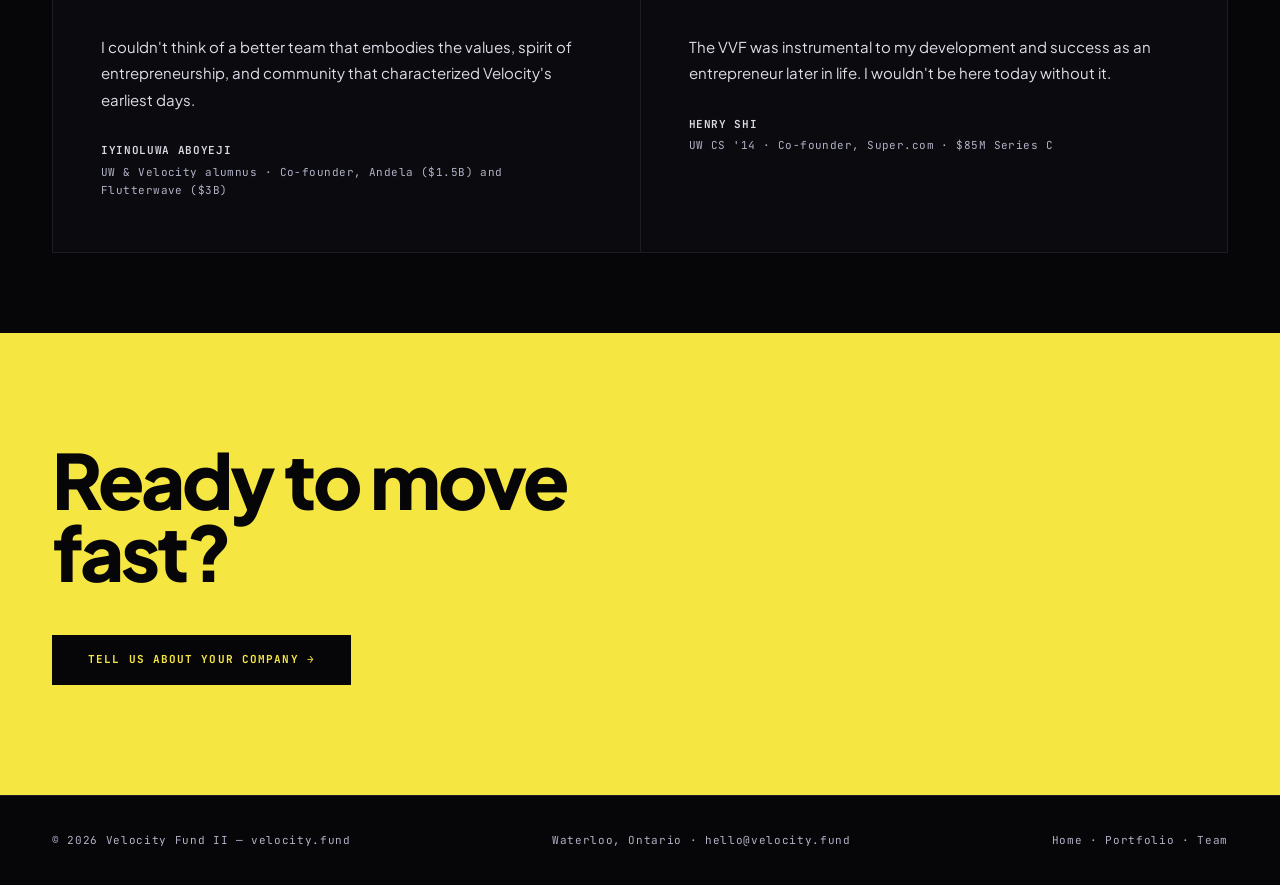
==== commit 1915ff2d: "with johns changes" ====
--- a/how-we-help.html
+++ b/how-we-help.html
@@ -31,7 +31,7 @@
   <div class="page-header-glow"></div>
   <div class="section-label">How We Help</div>
   <h1>We built the fund we<br>wished existed when<br>we were <em>founders.</em></h1>
-  <p>Two GPs who've built companies, screened thousands of deals, and sat on both sides of the table. Here's what that means for you.</p>
+  <p>Two GPs who've built companies from a student apartment and screened over 12,000 deals at YC. Here's what that experience buys you.</p>
 </div>
 
 <!-- PILLARS -->
@@ -50,12 +50,12 @@
     <div class="help-card">
       <div class="help-num">03 // Fundraising</div>
       <div class="help-title">We make your next raise easier.</div>
-      <div class="help-body">We've sat on both sides of the table. When it's time for your next round, we help you sharpen your narrative, prepare materials, and make warm introductions to the right funds. Our portfolio companies don't fundraise in the dark.</div>
+      <div class="help-body">Ross reviewed over 12,000 applications at Y Combinator. Akash has raised from institutional LPs. When your Series A is on the horizon, we help you sharpen your narrative, pressure-test your materials, and make warm introductions to the right funds — not just any funds.</div>
     </div>
     <div class="help-card">
       <div class="help-num">04 // Honesty</div>
       <div class="help-title">Blunt feedback. The real answer.</div>
-      <div class="help-body">We tell you what we actually think — about your pricing, positioning, team, and narrative. Founders who work with us describe us as the investor they call when they want the real answer. We operate like a co-founder, not a board member.</div>
+      <div class="help-body">We tell you what we actually think — about your pricing, positioning, team, and narrative. Founders describe us as the investor they call before the board meeting, not after. We operate like a co-founder: in the weeds, with an opinion, and accountable to the outcome.</div>
     </div>
   </div>
 </section>
@@ -67,7 +67,7 @@
     <div class="process-left">
       <h2>A decision in<br><em>2 weeks.</em><br>Guaranteed.</h2>
       <p>Our investment committee meets on a fixed weekly cadence. We commit on the second Thursday after our first meeting. No ambiguity, no "we'll circle back." You always know exactly where you stand — yes or a clear no.</p>
-      <p>We share our diligence questions upfront. No surprises, no last-minute asks. If we're going to pass, we tell you why and we tell you fast.</p>
+      <p>We share our diligence questions upfront. If we're going to pass, we tell you why and we tell you fast — not after three weeks of silence.</p>
       <div class="process-note">Based on CVCA data, Velocity Fund was among Canada's most active pre-seed funds in 2024.</div>
     </div>
     <div class="timeline">
@@ -79,7 +79,7 @@
       <div class="timeline-item">
         <div class="t-day">Days 1–7</div>
         <div class="t-label">Follow-up &amp; diligence</div>
-        <div class="t-note">Questions shared upfront. No surprises.</div>
+        <div class="t-note">Questions shared upfront. You know exactly what we need.</div>
       </div>
       <div class="timeline-item">
         <div class="t-day">Days 7–13</div>
@@ -100,7 +100,7 @@
   <div class="thesis-split reveal">
     <div class="thesis-panel">
       <h3>The <em>Waterloo</em><br>advantage.</h3>
-      <p>The University of Waterloo produces more Canadian unicorn founders than any other institution. We've been embedded in the Velocity ecosystem since we were students — our offices sit at the entrance to Velocity Incubator. We see every company from day one, before there's a deck or a round. That's not a network. That's proximity.</p>
+      <p>Both of us built companies here. Our offices sit at the entrance to Velocity Incubator, backed by the UW Endowment. We see every company before there's a deck, a co-founder agreement, or a name on the door. That's not a sourcing strategy. That's where we're from.</p>
       <span class="thesis-tag">~70% of our portfolio</span>
     </div>
     <div class="thesis-panel">
@@ -127,11 +127,6 @@
     </div>
     <div class="testimonial-card">
       <div class="quote-mark">"</div>
-      <div class="quote-text">Float wouldn't exist without Velocity. Full stop. The network of mentors and founders have been hard at work to put Waterloo on the world startup leaderboard.</div>
-      <div class="quote-attr"><strong>Griffin Keglevich</strong>CTO &amp; Co-founder · Float · $30M Series A</div>
-    </div>
-    <div class="testimonial-card">
-      <div class="quote-mark">"</div>
       <div class="quote-text">I couldn't think of a better team that embodies the values, spirit of entrepreneurship, and community that characterized Velocity's earliest days.</div>
       <div class="quote-attr"><strong>Iyinoluwa Aboyeji</strong>UW &amp; Velocity alumnus · Co-founder, Andela ($1.5B) and Flutterwave ($3B)</div>
     </div>
@@ -139,11 +134,6 @@
       <div class="quote-mark">"</div>
       <div class="quote-text">The VVF was instrumental to my development and success as an entrepreneur later in life. I wouldn't be here today without it.</div>
       <div class="quote-attr"><strong>Henry Shi</strong>UW CS '14 · Co-founder, Super.com · $85M Series C</div>
-    </div>
-    <div class="testimonial-card">
-      <div class="quote-mark">"</div>
-      <div class="quote-text">Velocity has the right atmosphere for startups — working beside other people who work day and night on their dreams was an amazing experience.</div>
-      <div class="quote-attr"><strong>Martin Basiri</strong>CEO &amp; Co-founder · ApplyBoard · $3.2B Series D</div>
     </div>
   </div>
 </section>
--- a/assets/css/main.css
+++ b/assets/css/main.css
@@ -71,7 +71,7 @@
 nav ul { list-style: none; display: flex; gap: 36px; }
 nav a {
   font-family: 'JetBrains Mono', monospace;
-  font-size: 10px; letter-spacing: .14em; text-transform: uppercase;
+  font-size: 11px; letter-spacing: .14em; text-transform: uppercase;
   color: var(--mid); text-decoration: none; transition: color .2s;
 }
 nav a:hover, nav a.active { color: var(--yellow); }
@@ -119,7 +119,7 @@
 /* SECTION LABEL */
 .section-label {
   font-family: 'JetBrains Mono', monospace;
-  font-size: 10px; letter-spacing: .2em; text-transform: uppercase;
+  font-size: 11px; letter-spacing: .2em; text-transform: uppercase;
   color: var(--yellow); margin-bottom: 20px;
   display: flex; align-items: center; gap: 14px;
   position: relative; z-index: 1;
@@ -144,7 +144,7 @@
 /* TAGS */
 .tag {
   font-family: 'JetBrains Mono', monospace;
-  font-size: 9px; letter-spacing: .1em; text-transform: uppercase;
+  font-size: 11px; letter-spacing: .1em; text-transform: uppercase;
   border: 1px solid var(--borderB); padding: 4px 10px; color: var(--mid);
 }
 
@@ -197,12 +197,12 @@
 .quote-text { font-size: 15px; line-height: 1.75; color: var(--text); margin-bottom: 28px; }
 .quote-attr {
   font-family: 'JetBrains Mono', monospace;
-  font-size: 10px; color: var(--mid); letter-spacing: .04em; line-height: 1.7;
+  font-size: 11px; color: var(--mid); letter-spacing: .04em; line-height: 1.7;
 }
 .quote-attr strong {
   display: block; color: var(--text); font-weight: 600;
   letter-spacing: .06em; text-transform: uppercase;
-  font-size: 9px; margin-bottom: 3px;
+  font-size: 11px; margin-bottom: 3px;
 }
 
 /* TICKER RESPONSIVE */
@@ -231,7 +231,7 @@
 }
 footer p {
   font-family: 'JetBrains Mono', monospace;
-  font-size: 10px; color: var(--mid); letter-spacing: .06em;
+  font-size: 11px; color: var(--mid); letter-spacing: .06em;
 }
 footer a { color: var(--mid); text-decoration: none; transition: color .2s; }
 footer a:hover { color: var(--yellow); }
--- a/assets/css/interior.css
+++ b/assets/css/interior.css
@@ -19,7 +19,7 @@
 }
 .help-card:hover::before { height: 100%; }
 .help-card:hover { background: var(--surface); }
-.help-num   { font-family: 'JetBrains Mono', monospace; font-size: 10px; color: var(--muted); letter-spacing: .15em; margin-bottom: 24px; }
+.help-num   { font-family: 'JetBrains Mono', monospace; font-size: 11px; color: var(--muted); letter-spacing: .15em; margin-bottom: 24px; }
 .help-title { font-family: 'Plus Jakarta Sans', sans-serif; font-size: 22px; font-weight: 800; letter-spacing: -.025em; line-height: 1.2; margin-bottom: 16px; }
 .help-body  { font-size: 14px; color: var(--mid); line-height: 1.9; }
 
@@ -34,7 +34,7 @@
 .process-left h2 em { font-style: normal; color: var(--yellow); }
 .process-left p     { font-size: 14px; color: var(--mid); line-height: 1.85; margin-bottom: 16px; }
 .process-note {
-  font-family: 'JetBrains Mono', monospace; font-size: 10px;
+  font-family: 'JetBrains Mono', monospace; font-size: 11px;
   color: var(--muted); letter-spacing: .04em;
   border-left: 2px solid var(--border); padding-left: 14px;
   margin-top: 28px; line-height: 1.6;
@@ -52,7 +52,7 @@
   width: 2px; background: transparent; transition: background .2s;
 }
 .timeline-item:hover::before { background: var(--yellow); }
-.t-day   { font-family: 'JetBrains Mono', monospace; font-size: 9px; letter-spacing: .14em; text-transform: uppercase; color: var(--muted); margin-bottom: 6px; }
+.t-day   { font-family: 'JetBrains Mono', monospace; font-size: 11px; letter-spacing: .14em; text-transform: uppercase; color: var(--muted); margin-bottom: 6px; }
 .t-label { font-family: 'Plus Jakarta Sans', sans-serif; font-size: 16px; font-weight: 700; letter-spacing: -.01em; margin-bottom: 6px; }
 .t-label.final { color: var(--yellow); }
 .t-note  { font-size: 12px; color: var(--mid); line-height: 1.6; }
@@ -65,7 +65,7 @@
 .thesis-panel h3 { font-family: 'Plus Jakarta Sans', sans-serif; font-size: 30px; font-weight: 800; letter-spacing: -.03em; line-height: 1.1; margin-bottom: 20px; }
 .thesis-panel h3 em { font-style: normal; color: var(--yellow); }
 .thesis-panel p  { font-size: 14px; color: var(--mid); line-height: 1.85; margin-bottom: 28px; }
-.thesis-tag { font-family: 'JetBrains Mono', monospace; font-size: 9px; letter-spacing: .12em; text-transform: uppercase; color: var(--yellow); border: 1px solid rgba(245,230,66,.3); padding: 5px 12px; display: inline-block; }
+.thesis-tag { font-family: 'JetBrains Mono', monospace; font-size: 11px; letter-spacing: .12em; text-transform: uppercase; color: var(--yellow); border: 1px solid rgba(245,230,66,.3); padding: 5px 12px; display: inline-block; }
 
 /* TEAM — GP CARDS */
 .gp-grid {
@@ -102,7 +102,7 @@
   font-size: 32px; font-weight: 700; color: var(--yellow);
 }
 .gp-name { font-family: 'Plus Jakarta Sans', sans-serif; font-size: 32px; font-weight: 800; letter-spacing: -.03em; margin-bottom: 6px; }
-.gp-role { font-family: 'JetBrains Mono', monospace; font-size: 10px; color: var(--yellow); letter-spacing: .16em; text-transform: uppercase; margin-bottom: 32px; }
+.gp-role { font-family: 'JetBrains Mono', monospace; font-size: 11px; color: var(--yellow); letter-spacing: .16em; text-transform: uppercase; margin-bottom: 32px; }
 .gp-bio  { font-size: 14px; color: var(--mid); line-height: 1.9; margin-bottom: 32px; }
 .gp-bio p { margin-bottom: 14px; }
 .gp-bio p:last-child { margin-bottom: 0; }
@@ -111,7 +111,7 @@
 
 .gp-links { display: flex; gap: 16px; }
 .gp-link {
-  font-family: 'JetBrains Mono', monospace; font-size: 9px;
+  font-family: 'JetBrains Mono', monospace; font-size: 11px;
   letter-spacing: .1em; text-transform: uppercase;
   color: var(--muted); text-decoration: none; transition: color .2s;
   display: flex; align-items: center; gap: 6px;
@@ -138,7 +138,7 @@
 .origin-stat  { background: var(--card); padding: 28px 32px; transition: background .2s; }
 .origin-stat:hover { background: var(--surface); }
 .origin-stat-v { font-family: 'Plus Jakarta Sans', sans-serif; font-size: 26px; font-weight: 800; letter-spacing: -.03em; color: var(--yellow); margin-bottom: 5px; }
-.origin-stat-l { font-family: 'JetBrains Mono', monospace; font-size: 9px; letter-spacing: .1em; text-transform: uppercase; color: var(--mid); line-height: 1.5; }
+.origin-stat-l { font-family: 'JetBrains Mono', monospace; font-size: 11px; letter-spacing: .1em; text-transform: uppercase; color: var(--mid); line-height: 1.5; }
 
 @media (max-width: 900px) {
   .help-grid, .thesis-split, .gp-grid { grid-template-columns: 1fr; }
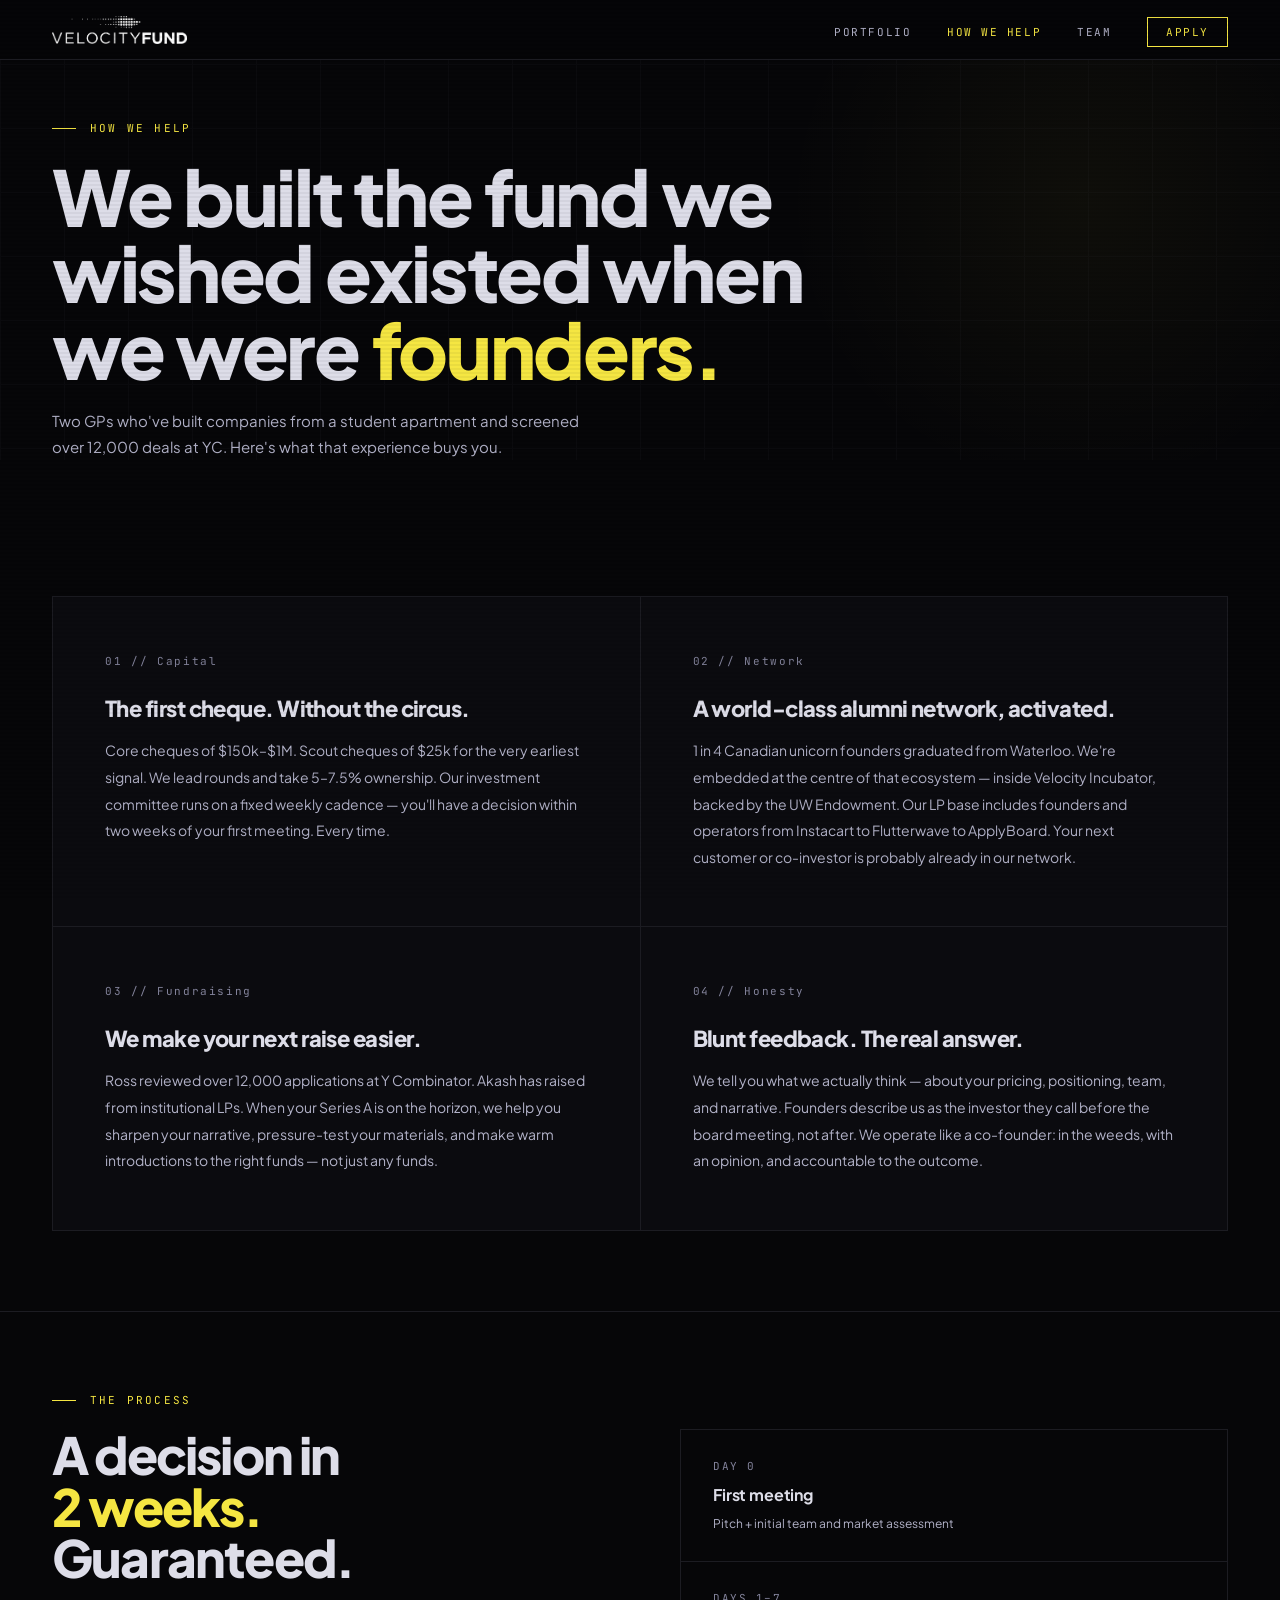
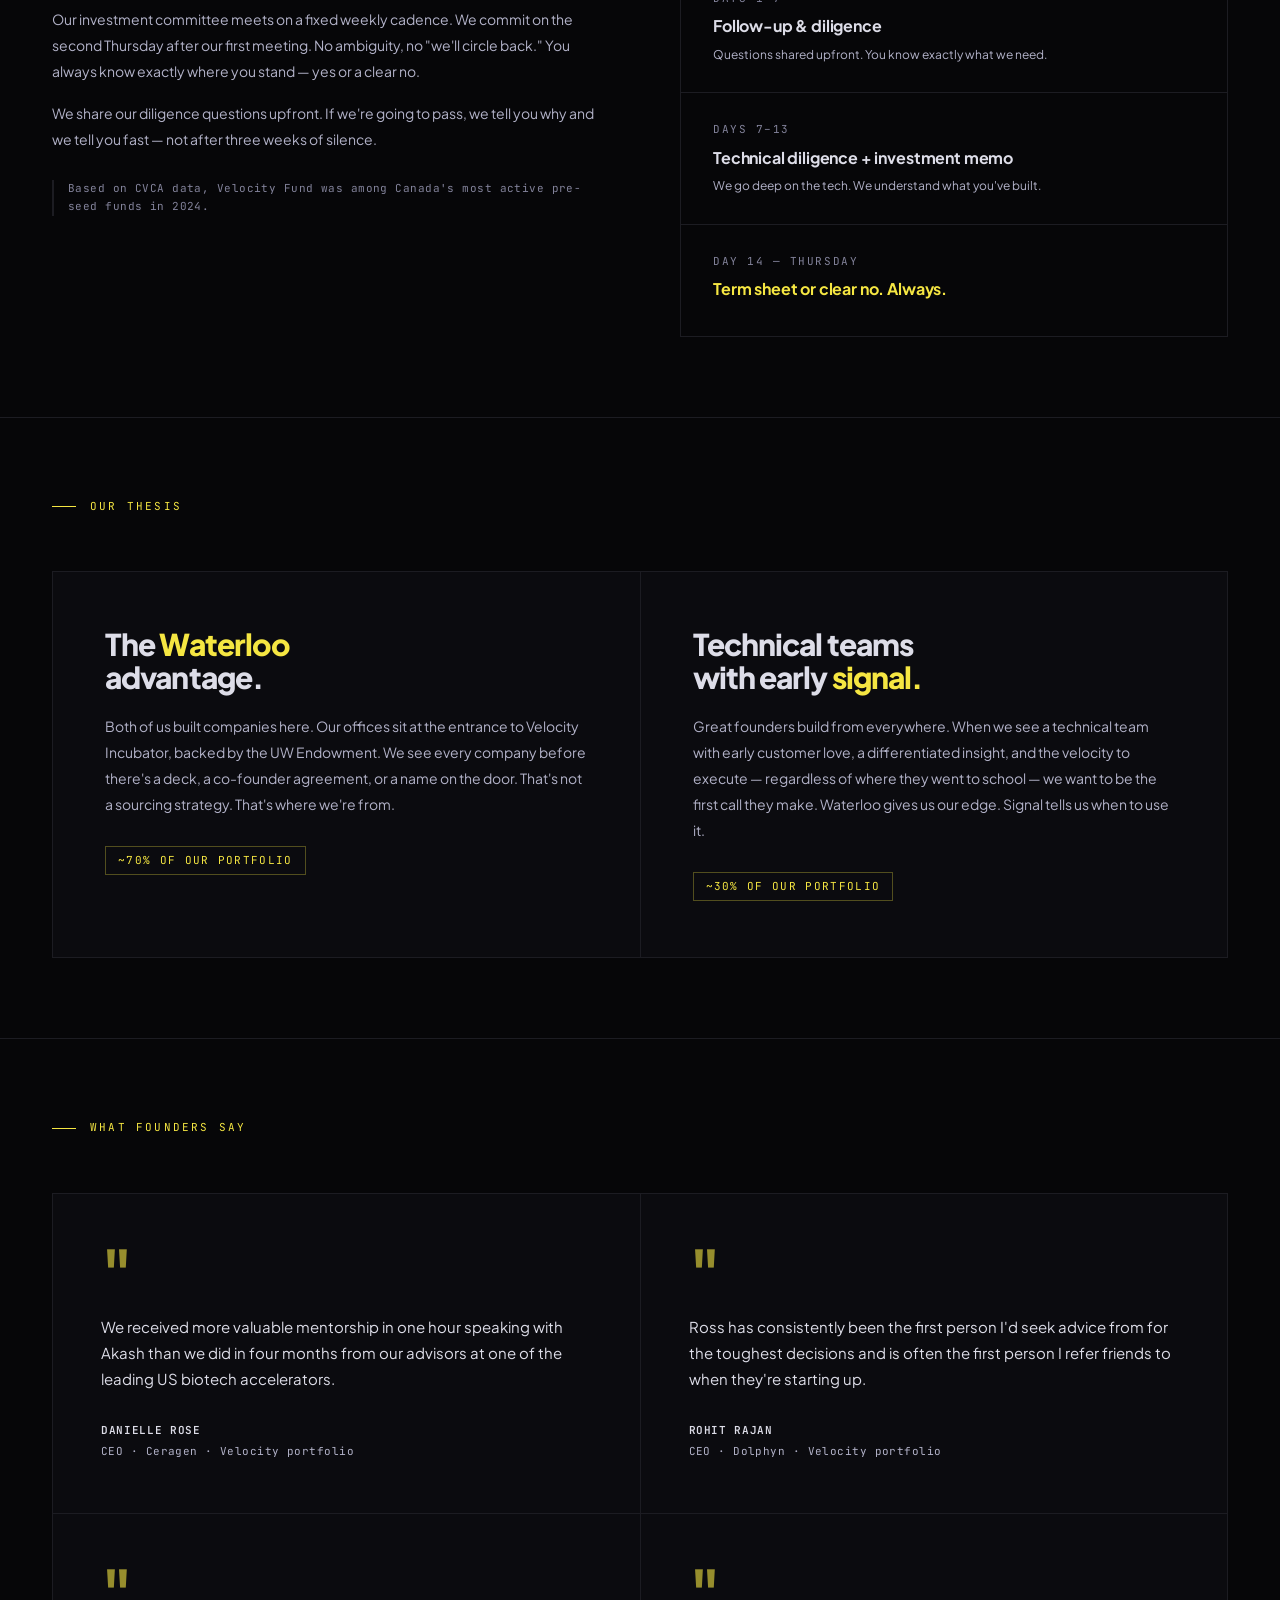
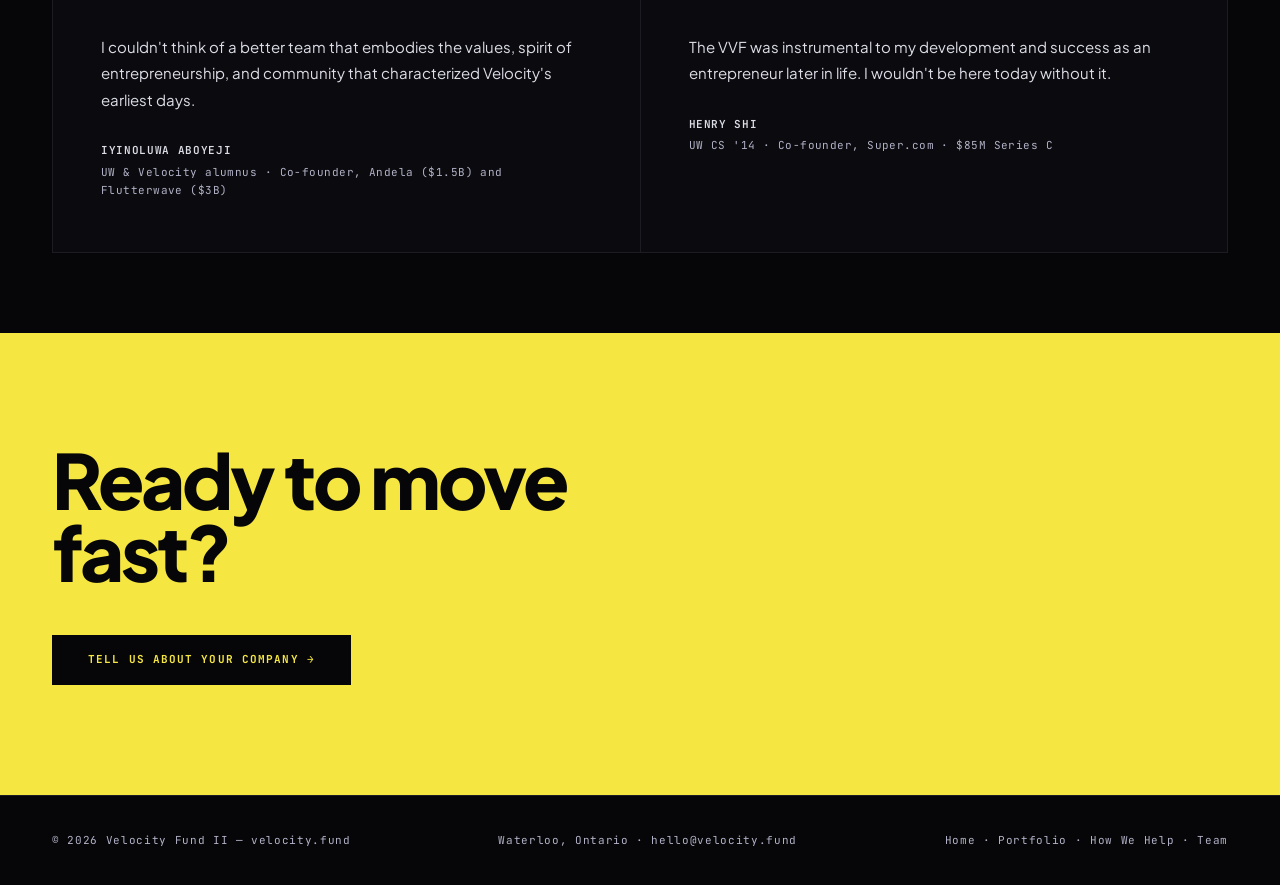
==== commit 1f005971: "andrews feedback, fixed linkedin links, logos" ====
--- a/how-we-help.html
+++ b/how-we-help.html
@@ -147,7 +147,7 @@
 <footer>
   <p>© 2026 Velocity Fund II — velocity.fund</p>
   <p>Waterloo, Ontario · <a href="mailto:hello@velocity.fund">hello@velocity.fund</a></p>
-  <p><a href="index.html">Home</a> · <a href="portfolio.html">Portfolio</a> · <a href="team.html">Team</a></p>
+  <p><a href="index.html">Home</a> · <a href="portfolio.html">Portfolio</a> · <a href="how-we-help.html">How We Help</a> · <a href="team.html">Team</a></p>
 </footer>
 
 <script src="assets/js/main.js"></script>
--- a/assets/css/main.css
+++ b/assets/css/main.css
@@ -245,6 +245,21 @@
   to   { opacity: 1; transform: none; }
 }
 
+/* COMPANY LOGO */
+.co-logo {
+  height: 36px;
+  width: auto;
+  max-width: 100%;
+  margin-bottom: 0;
+  display: block;
+  opacity: 0.85;
+  transition: opacity .2s;
+  object-fit: contain;
+  object-position: left center;
+}
+.portfolio-card:hover .co-logo,
+.co-card:hover .co-logo { opacity: 1; }
+
 /* RESPONSIVE */
 @media (max-width: 900px) {
   nav { padding: 0 20px; }
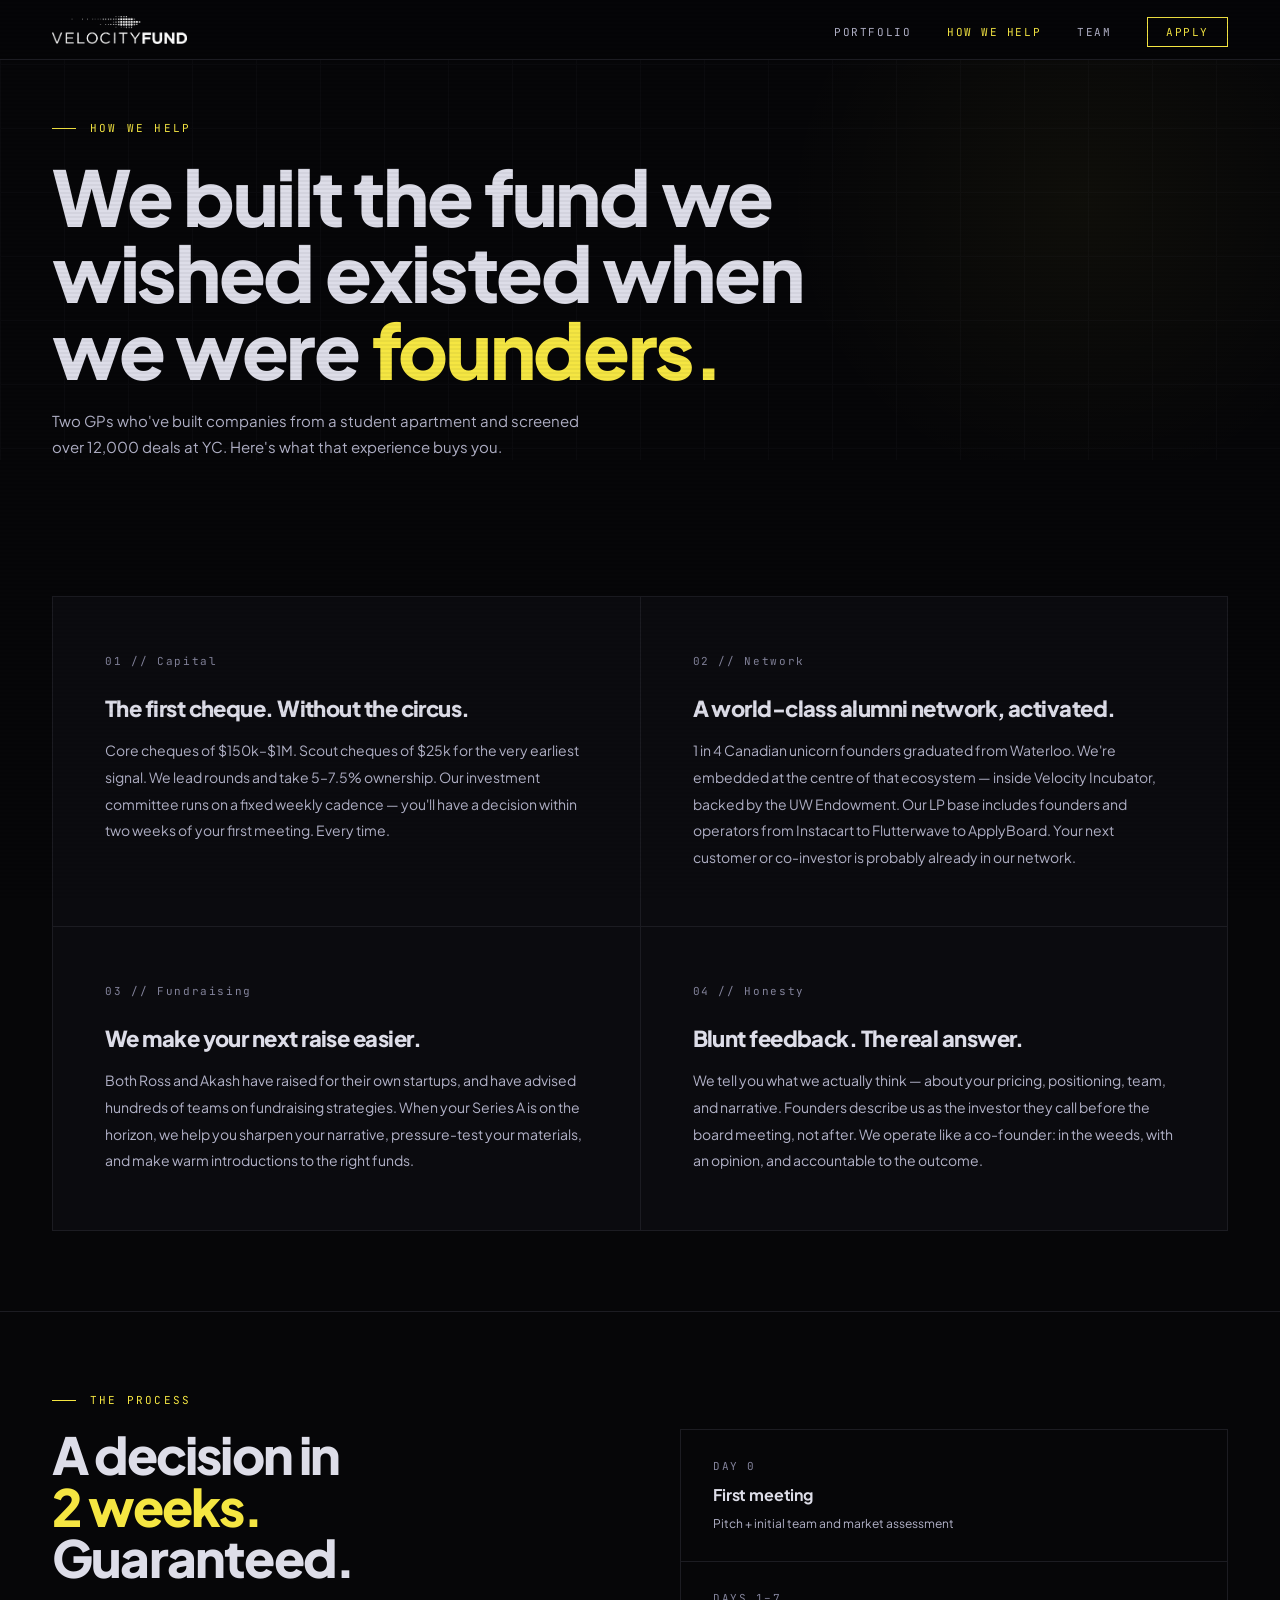
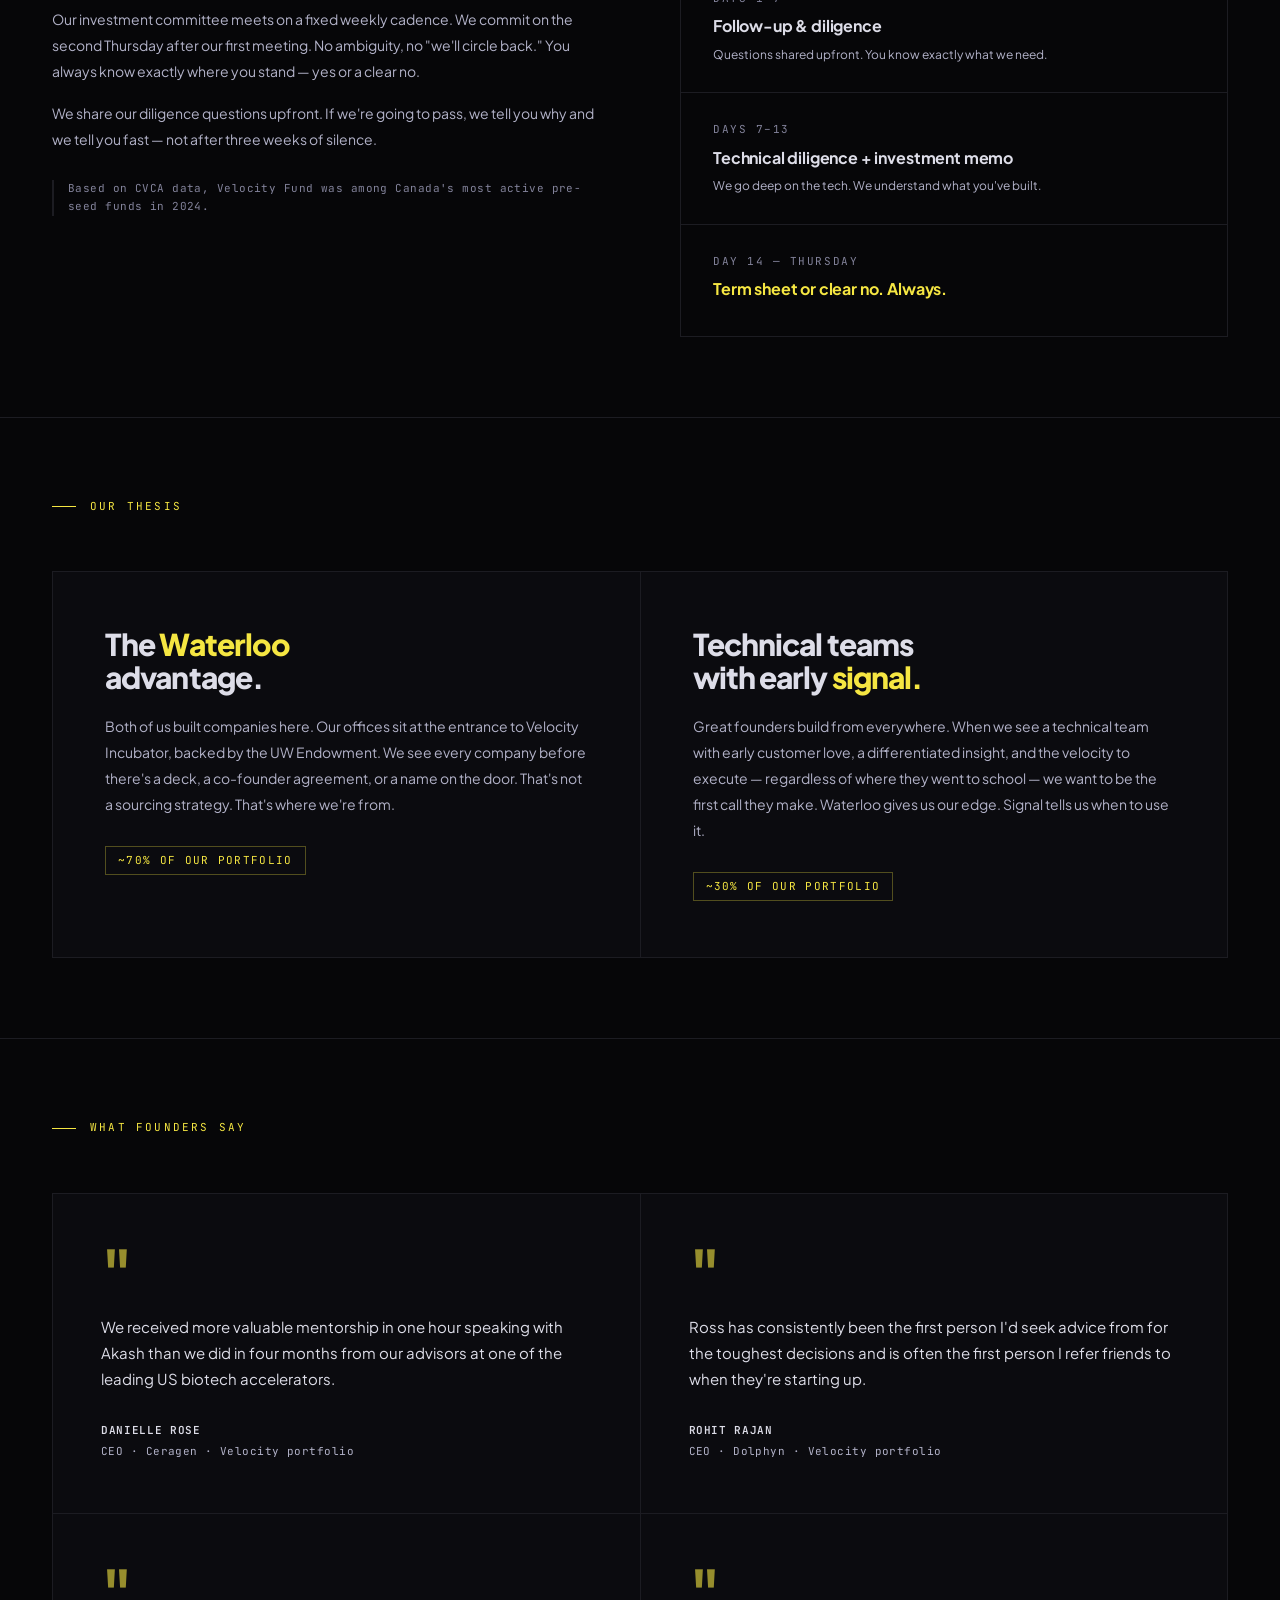
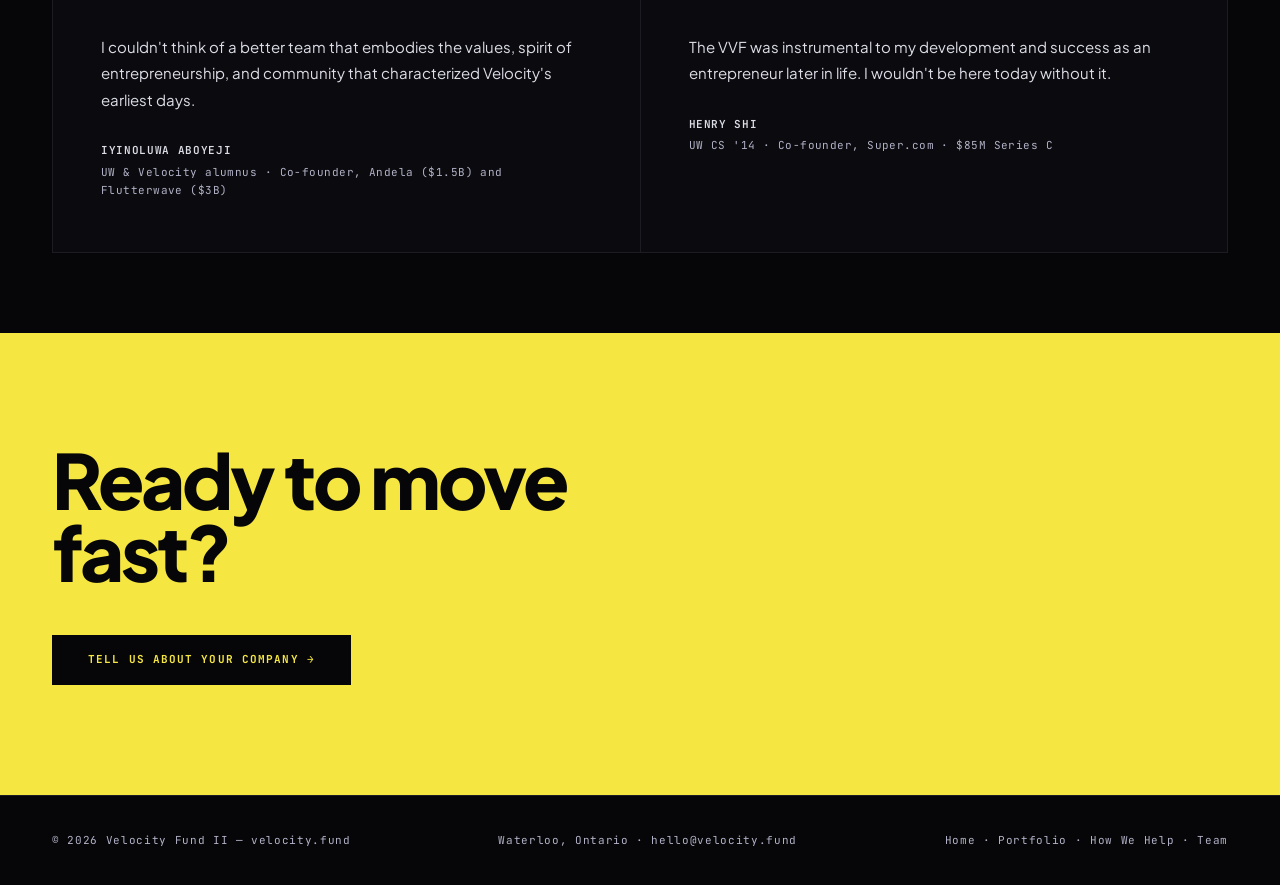
==== commit 1c49f3ee: "update text on how we help" ====
--- a/how-we-help.html
+++ b/how-we-help.html
@@ -10,8 +10,8 @@
   <meta name="description" content="Capital, network, fundraising support, and honest feedback. We built the fund we wished existed when we were founders.">
   <link rel="preconnect" href="https://fonts.googleapis.com">
   <link href="https://fonts.googleapis.com/css2?family=JetBrains+Mono:wght@300;400;500;600;700&family=Plus+Jakarta+Sans:ital,wght@0,300;0,400;0,500;0,600;0,700;0,800;1,400&display=swap" rel="stylesheet">
-  <link rel="stylesheet" href="assets/css/main.css">
-  <link rel="stylesheet" href="assets/css/interior.css">
+  <link rel="stylesheet" href="assets/css/main.css?v=2">
+  <link rel="stylesheet" href="assets/css/interior.css?v=2">
 </head>
 <body>
 
@@ -50,7 +50,7 @@
     <div class="help-card">
       <div class="help-num">03 // Fundraising</div>
       <div class="help-title">We make your next raise easier.</div>
-      <div class="help-body">Ross reviewed over 12,000 applications at Y Combinator. Akash has raised from institutional LPs. When your Series A is on the horizon, we help you sharpen your narrative, pressure-test your materials, and make warm introductions to the right funds — not just any funds.</div>
+      <div class="help-body">Both Ross and Akash have raised for their own startups, and have advised hundreds of teams on fundraising strategies. When your Series A is on the horizon, we help you sharpen your narrative, pressure-test your materials, and make warm introductions to the right funds.</div>
     </div>
     <div class="help-card">
       <div class="help-num">04 // Honesty</div>
--- a/assets/css/main.css
+++ b/assets/css/main.css
@@ -259,6 +259,7 @@
 }
 .portfolio-card:hover .co-logo,
 .co-card:hover .co-logo { opacity: 1; }
+.co-logo[alt="Ground News"] { filter: brightness(0) invert(1); }
 
 /* RESPONSIVE */
 @media (max-width: 900px) {
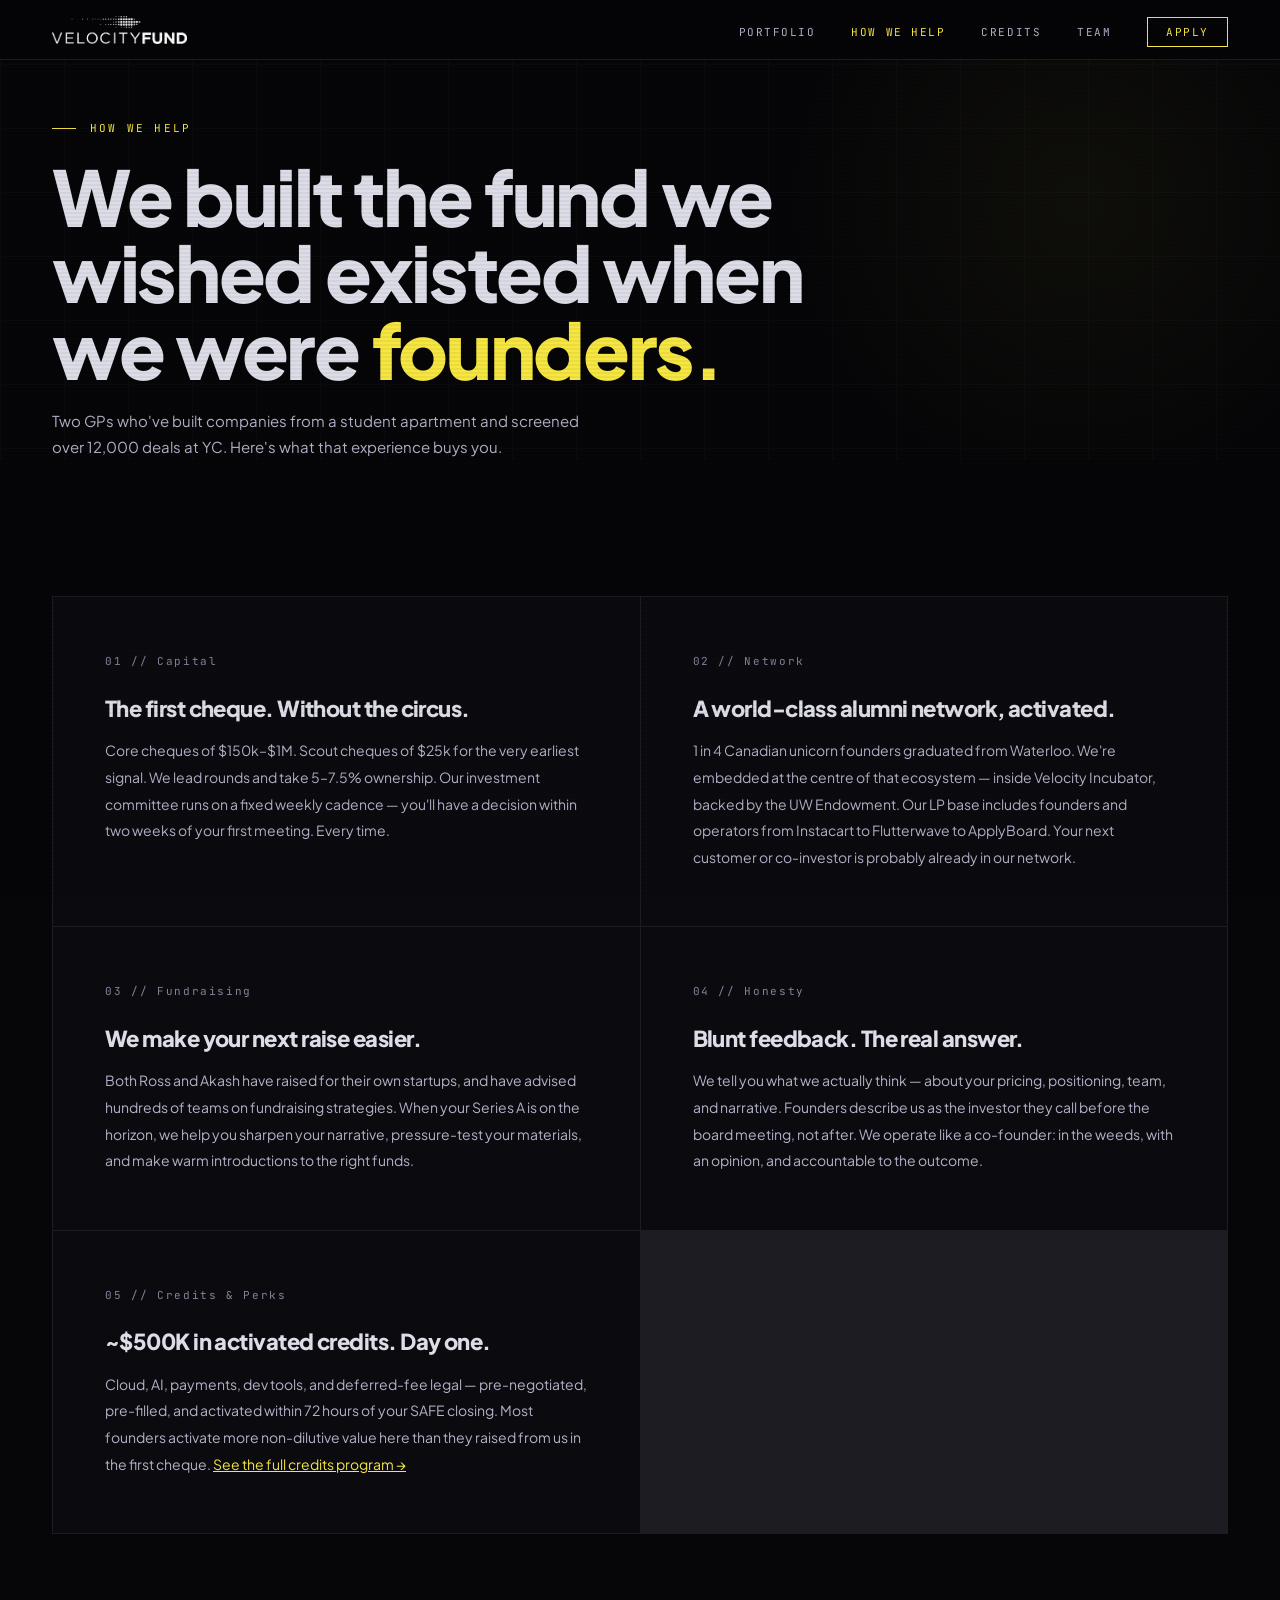
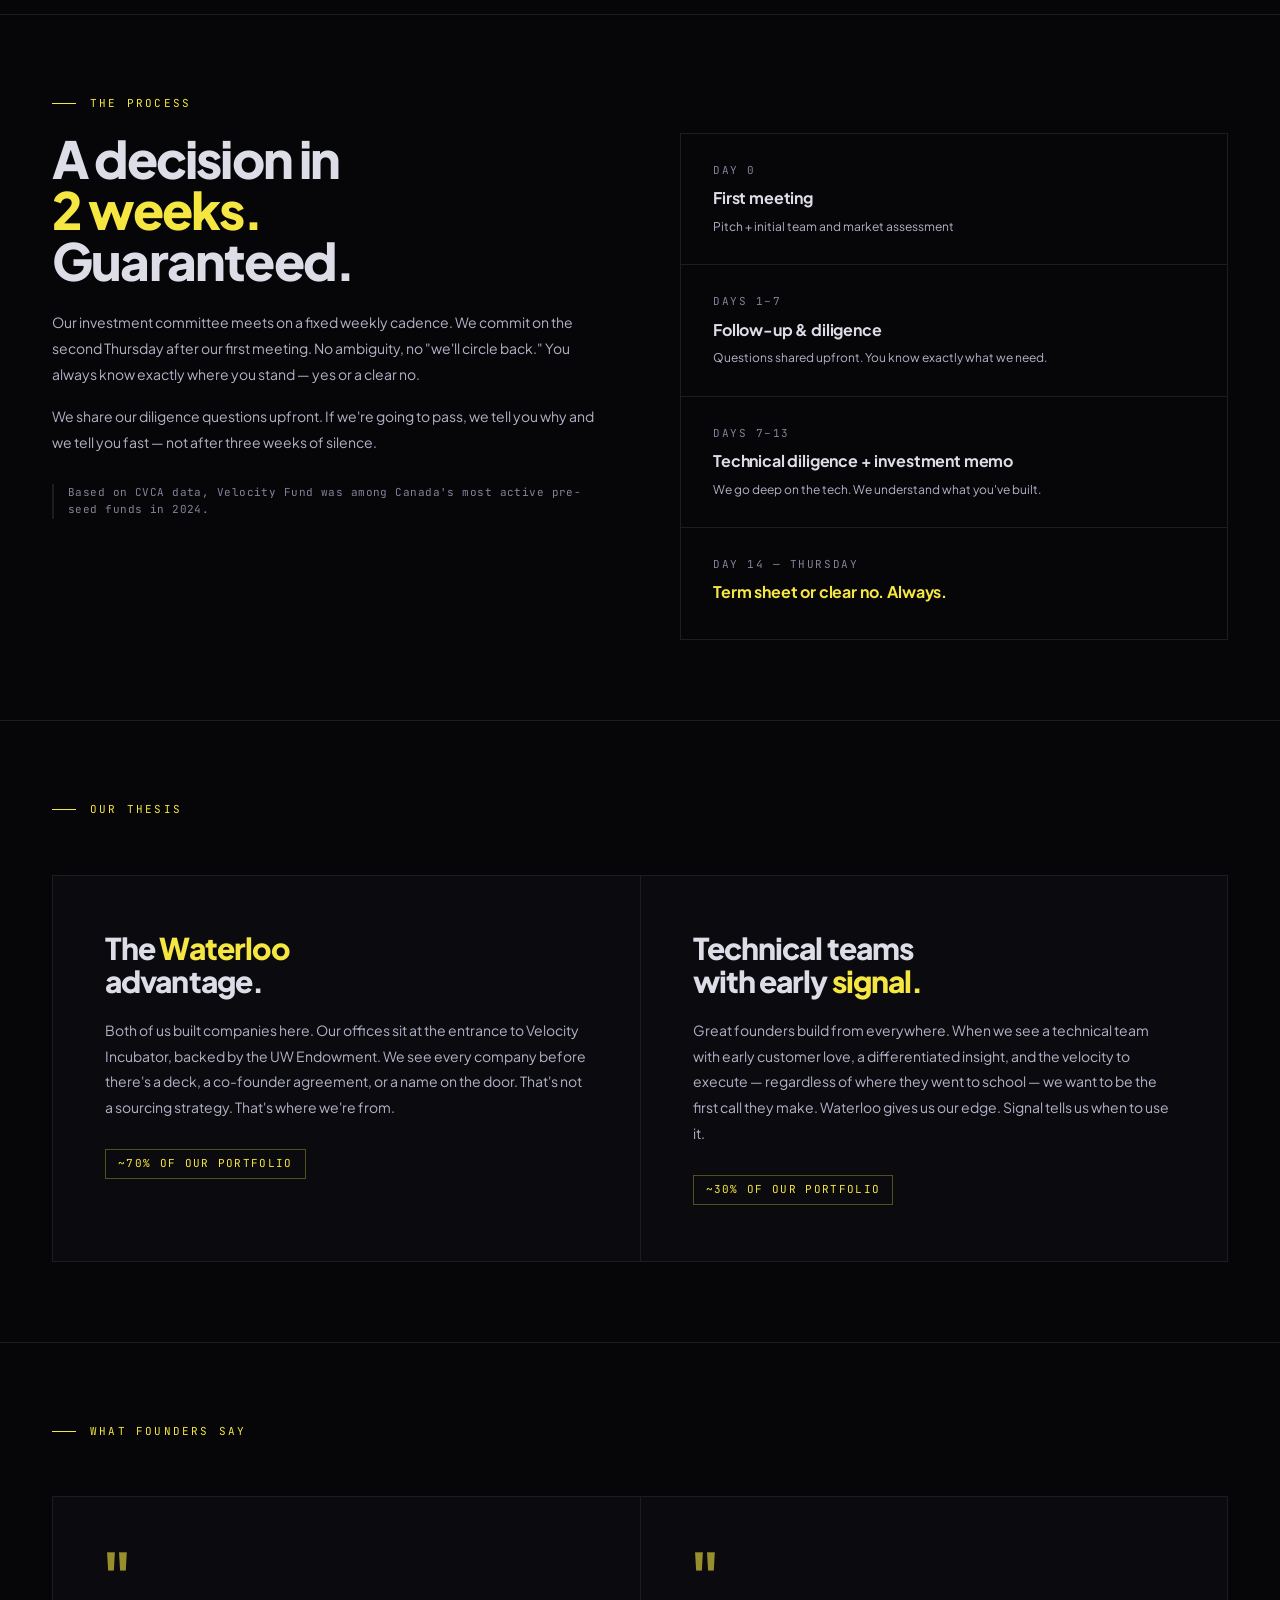
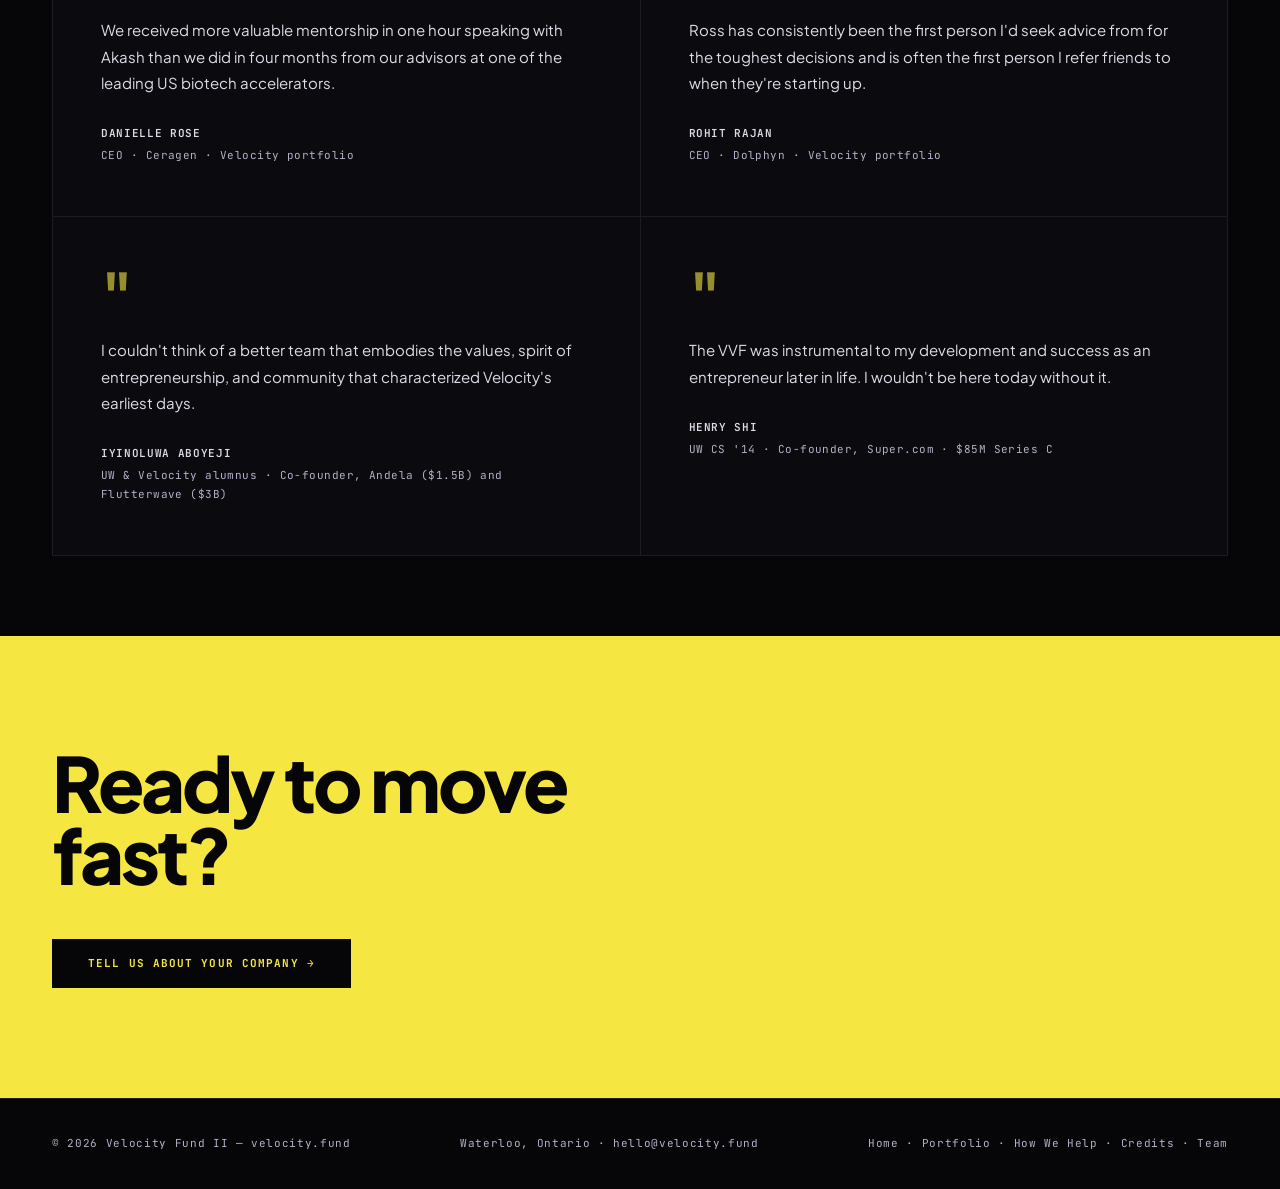
==== commit 7246c853: "credits initial" ====
--- a/how-we-help.html
+++ b/how-we-help.html
@@ -20,6 +20,7 @@
   <ul>
     <li><a href="portfolio.html">Portfolio</a></li>
     <li><a href="how-we-help.html" class="active">How We Help</a></li>
+    <li><a href="credits.html">Credits</a></li>
     <li><a href="team.html">Team</a></li>
     <li><a href="mailto:" class="nav-cta apply-mailto">Apply</a></li>
   </ul>
@@ -56,6 +57,11 @@
       <div class="help-num">04 // Honesty</div>
       <div class="help-title">Blunt feedback. The real answer.</div>
       <div class="help-body">We tell you what we actually think — about your pricing, positioning, team, and narrative. Founders describe us as the investor they call before the board meeting, not after. We operate like a co-founder: in the weeds, with an opinion, and accountable to the outcome.</div>
+    </div>
+    <div class="help-card">
+      <div class="help-num">05 // Credits &amp; Perks</div>
+      <div class="help-title">~$500K in activated credits. Day one.</div>
+      <div class="help-body">Cloud, AI, payments, dev tools, and deferred-fee legal — pre-negotiated, pre-filled, and activated within 72 hours of your SAFE closing. Most founders activate more non-dilutive value here than they raised from us in the first cheque. <a href="credits.html" style="color:var(--yellow);">See the full credits program →</a></div>
     </div>
   </div>
 </section>
@@ -147,7 +153,7 @@
 <footer>
   <p>© 2026 Velocity Fund II — velocity.fund</p>
   <p>Waterloo, Ontario · <a href="mailto:hello@velocity.fund">hello@velocity.fund</a></p>
-  <p><a href="index.html">Home</a> · <a href="portfolio.html">Portfolio</a> · <a href="how-we-help.html">How We Help</a> · <a href="team.html">Team</a></p>
+  <p><a href="index.html">Home</a> · <a href="portfolio.html">Portfolio</a> · <a href="how-we-help.html">How We Help</a> · <a href="credits.html">Credits</a> · <a href="team.html">Team</a></p>
 </footer>
 
 <script src="assets/js/main.js"></script>
